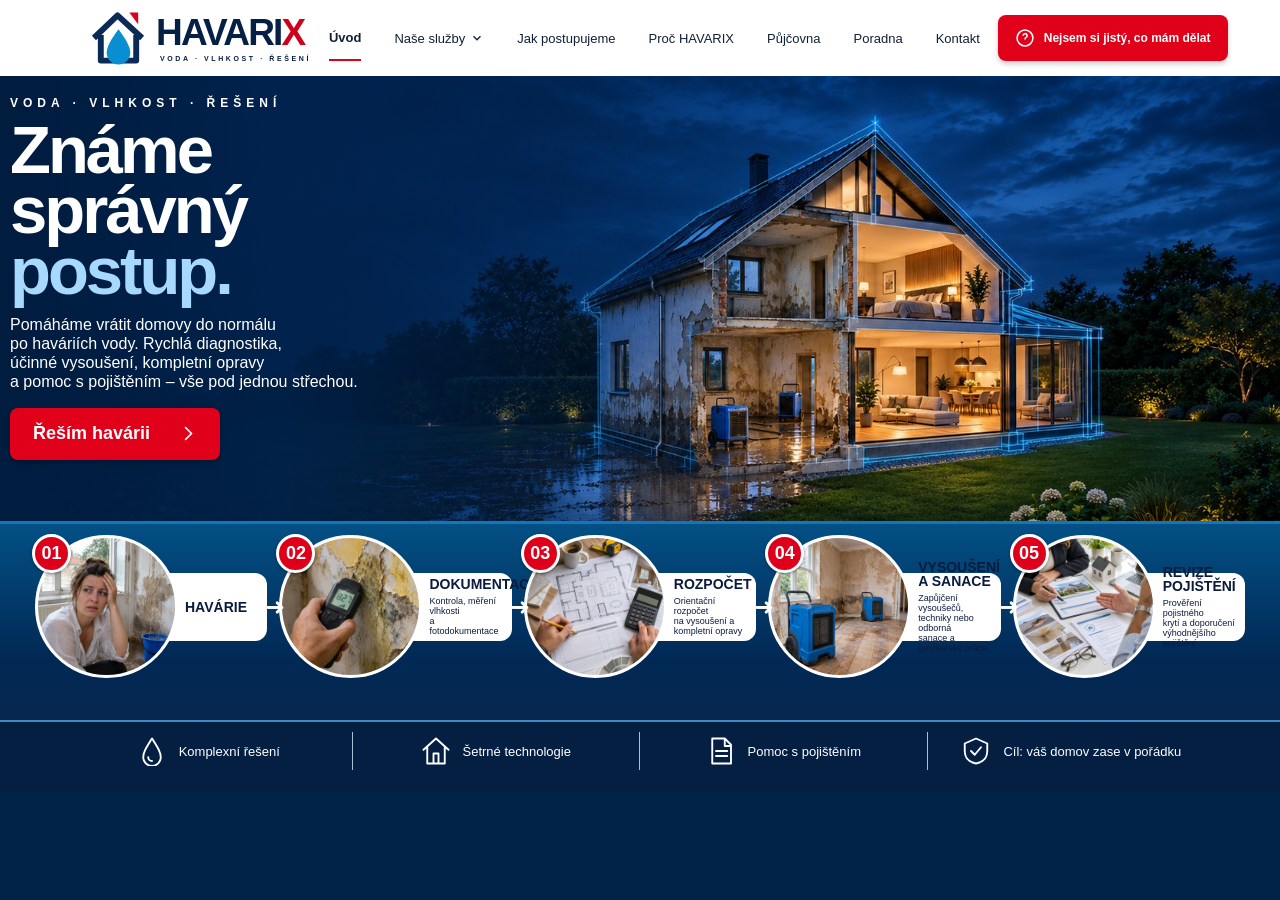
==== index.html @ b8d40839 "HAVARIX – web, půjčovna a administrace (testovací náhled) Co-Authored-By: Claude Opus 5.5 <noreply@a" ====
<!doctype html>
<html lang="cs">
<head>
 <meta charset="utf-8"><meta name="robots" content="noindex,nofollow"><meta name="viewport" content="width=device-width,initial-scale=1">
 <meta name="theme-color" content="#06264a">
 <title>HAVARIX — Voda · Vlhkost · Řešení</title>
 <meta name="description" content="Pomáháme vrátit domovy do normálu po haváriích vody. Diagnostika, vysoušení, opravy i pomoc s pojištěním.">
 <link rel="stylesheet" href="styles.css">
</head>
<body>
 <header class="site-header" id="uvod">
  <div class="header-inner">
   <a class="brand" href="#uvod" aria-label="HAVARIX — úvod"><span class="brand-mark"><svg viewBox="0 0 60 58" fill="none" aria-hidden="true"><path d="M5 29 29 6l25 23M12 26v26h36V26" stroke="#092b55" stroke-width="6" stroke-linejoin="round"/><path d="M30 20C21 32 18 39 18 44a12 12 0 0 0 24 0c0-5-3-12-12-24Z" fill="#098ed1"/><path d="M41 3h9v12" fill="#dc001b"/></svg></span><span class="brand-type"><span class="brand-name">HAVARI<span>X</span></span><span class="brand-subtitle">VODA · VLHKOST · ŘEŠENÍ</span></span></a>
   <nav class="desktop-nav" aria-label="Hlavní navigace"><a href="index.html" data-view="uvod" class="active">Úvod</a><div class="nav-drop"><a href="page.html?view=sluzby" data-view="sluzby" aria-haspopup="true">Naše služby <svg class="chev" viewBox="0 0 24 24" aria-hidden="true"><path d="m6 9 6 6 6-6"/></svg></a><div class="drop-menu"><a href="page.html?view=dokumentace">Diagnostika vlhkosti</a><a href="page.html?view=vysouseni">Profesionální vysoušení</a><a href="page.html?view=vysouseni">Sanace a opravy</a><a href="page.html?view=pojisteni">Pomoc s pojištěním</a><a href="page.html?view=pujcovna">Půjčovna techniky</a><a class="drop-all" href="page.html?view=sluzby">Všechny služby →</a></div></div><a href="page.html?view=postup" data-view="postup">Jak postupujeme</a><a href="page.html?view=proc" data-view="proc">Proč HAVARIX</a><a href="page.html?view=pujcovna" data-view="pujcovna">Půjčovna</a><a href="page.html?view=poradna" data-view="poradna">Poradna</a><a href="page.html?view=kontakt" data-view="kontakt">Kontakt</a></nav>
   <a class="top-cta" href="page.html?view=pruvodce"><svg class="cta-ic" viewBox="0 0 24 24" aria-hidden="true"><circle cx="12" cy="12" r="9.5"/><path d="M9.6 9.3a2.5 2.5 0 1 1 3.4 2.3c-.6.3-1 .8-1 1.5v.6M12 16.8h.01"/></svg>Nejsem si jistý, co mám dělat</a>
   <button class="menu-toggle" aria-expanded="false" aria-controls="mobile-nav" aria-label="Otevřít nabídku"><span></span><span></span><span></span></button>
  </div>
  <nav id="mobile-nav" class="mobile-nav" aria-label="Mobilní nabídka" hidden><a href="index.html">Úvod</a><a href="page.html?view=sluzby">Naše služby</a><a class="sub" href="page.html?view=dokumentace">Diagnostika vlhkosti</a><a class="sub" href="page.html?view=vysouseni">Profesionální vysoušení</a><a class="sub" href="page.html?view=vysouseni">Sanace a opravy</a><a class="sub" href="page.html?view=pojisteni">Pomoc s pojištěním</a><a href="page.html?view=postup">Jak postupujeme</a><a href="page.html?view=proc">Proč HAVARIX</a><a href="page.html?view=pujcovna">Půjčovna techniky</a><a href="page.html?view=poradna">Poradna</a><a href="page.html?view=kontakt">Kontakt</a><a class="mobile-cta" href="page.html?view=pruvodce">Nejsem si jistý, co mám dělat</a></nav>
 </header>
 <main>
  <section id="hero" aria-labelledby="hero-heading">
   <img class="hero-picture" src="assets/img/hero_house.jpg" width="1536" height="1024" alt="Řez rodinným domem: vlevo škody po vodě a vysoušení, vpravo obnovené obytné prostory">
   <div class="hero-shade"></div>
   <div class="hero-content"><p class="eyebrow">VODA · VLHKOST · ŘEŠENÍ</p><h1 id="hero-heading">Známe<br>správný<br><span>postup.</span></h1><p class="hero-description">Pomáháme vrátit domovy do normálu<br>po haváriích vody. Rychlá diagnostika,<br>účinné vysoušení, kompletní opravy<br>a pomoc s pojištěním – vše pod jednou střechou.</p><a class="hero-cta" href="page.html?view=pruvodce">Řeším havárii <svg viewBox="0 0 24 24" aria-hidden="true"><path d="m9 4 8 8-8 8"/></svg></a></div>
  </section>
  <section id="process" aria-label="Náš postup v pěti krocích"><div class="steps">
   <a class="step" href="page.html?view=havarie"><div class="step-photo-wrap"><img class="step-photo-1" src="assets/img/step_havarie.jpg" width="1024" height="1024" alt="Žena řeší havárii vody" loading="lazy"><span class="step-number">01</span></div><div class="step-copy"><h2>HAVÁRIE</h2></div></a>
   <a class="step" href="page.html?view=dokumentace"><div class="step-photo-wrap"><img class="step-photo-2" src="assets/img/step_dokumentace.jpg" width="1024" height="1024" alt="Měření vlhkosti přístrojem" loading="lazy"><span class="step-number">02</span></div><div class="step-copy"><h2>DOKUMENTACE</h2><p>Kontrola, měření vlhkosti<br>a fotodokumentace</p></div></a>
   <a class="step" href="page.html?view=rozpocet"><div class="step-photo-wrap"><img class="step-photo-3" src="assets/img/step_rozpocet.jpg" width="1024" height="1024" alt="Výpočet rozpočtu opravy" loading="lazy"><span class="step-number">03</span></div><div class="step-copy"><h2>ROZPOČET</h2><p>Orientační rozpočet<br>na vysoušení a<br>kompletní opravy</p></div></a>
   <a class="step" href="page.html?view=vysouseni"><div class="step-photo-wrap"><img class="step-photo-4" src="assets/img/step_vysouseni.jpg" width="1024" height="1024" alt="Profesionální vysoušecí stroje" loading="lazy"><span class="step-number">04</span></div><div class="step-copy"><h2>VYSOUŠENÍ<br>A SANACE</h2><p>Zapůjčení vysoušečů,<br>techniky nebo odborná<br>sanace a omítkářské práce</p></div></a>
   <a class="step" href="page.html?view=pojisteni"><div class="step-photo-wrap"><img class="step-photo-5" src="assets/img/step_pojisteni.jpg" width="1024" height="1024" alt="Kontrola dokumentů pro pojišťovnu" loading="lazy"><span class="step-number">05</span></div><div class="step-copy"><h2>REVIZE<br>POJIŠTĚNÍ</h2><p>Prověření pojistného<br>krytí a doporučení<br>výhodnějšího pojištění</p></div></a>
  </div></section>
 </main>
 <footer class="site-footer" id="vyhody"><div class="benefits">
  <div class="benefit"><svg viewBox="0 0 24 24" aria-hidden="true"><path d="M12 2C7 10 5 13 5 17a7 7 0 0 0 14 0c0-4-2-7-7-15Z"/><path d="M9 17a3 3 0 0 0 3 3"/></svg><span>Komplexní řešení</span></div>
  <div class="benefit"><svg viewBox="0 0 24 24" aria-hidden="true"><path d="m2 11 10-9 10 9M5 9v13h14V9M10 22v-8h4v8"/></svg><span>Šetrné technologie</span></div>
  <div class="benefit"><svg viewBox="0 0 24 24" aria-hidden="true"><path d="M5 2h10l5 5v15H5zM15 2v6h5M8 12h9M8 16h9"/></svg><span>Pomoc s pojištěním</span></div>
  <div class="benefit"><svg viewBox="0 0 24 24" aria-hidden="true"><path d="m12 2 9 4v6c0 6-4 9-9 10-5-1-9-4-9-10V6zM8 12l3 3 5-6"/></svg><span>Cíl: váš domov zase v pořádku</span></div>
 </div></footer>
 <dialog id="info-dialog"><form method="dialog"><button class="dialog-close" aria-label="Zavřít">×</button><h2 id="dialog-title">Kontakt</h2><p>Pomůžeme vám zorientovat se v dalším postupu po havárii vody.</p><p class="dialog-note">Kontaktní údaje nejsou na dodané předloze uvedeny. Pro ostrý web je potřeba je doplnit.</p><button class="dialog-done" value="cancel">Rozumím</button></form></dialog>
 <script src="script.js"></script>
</body></html>
---- styles.css ----
:root{--navy:#061f45;--deep:#002347;--white:#fff;--muted:#dce8f4;--border:#9cc4e5;--accent:#a7d9ff;--red:#e00019;--container:1260px;--gutter:90px;--header-height:76px;--hero-height:445px;--process-height:201px;--footer-height:88px;--radius:8px}
*{box-sizing:border-box}html{scroll-behavior:smooth}body{margin:0;font-family:Arial,Helvetica,sans-serif;color:var(--navy);background:var(--deep)}button,a{font:inherit}button{cursor:pointer}button:focus-visible,a:focus-visible{outline:3px solid #30aaff;outline-offset:3px}.site-header{height:76px;background:#fff;position:relative;z-index:20}.header-inner{height:100%;max-width:1440px;margin:auto;padding:0 89px;display:flex;align-items:center;justify-content:space-between;gap:18px}.brand{display:flex;align-items:center;gap:8px;text-decoration:none;color:var(--navy);flex:none}.brand-mark{width:59px;height:58px;display:block}.brand-mark svg{width:100%;height:100%}.brand-type{display:flex;flex-direction:column}.brand-name{font-size:37px;line-height:1;font-weight:900;letter-spacing:-1.8px}.brand-name span{color:#cf001b}.brand-subtitle{font-size:7px;font-weight:800;letter-spacing:2.6px;margin-left:4px;margin-top:4px}.desktop-nav{display:flex;align-items:center;gap:33px;margin-left:auto}.desktop-nav a,.nav-text{background:none;border:0;color:#111f37;text-decoration:none;white-space:nowrap;font-size:13px;padding:14px 0}.desktop-nav .active{font-weight:700;border-bottom:2px solid var(--red)}.desktop-nav a:hover,.nav-text:hover{color:var(--red)}.top-cta,.hero-cta{background:var(--red);border:0;color:#fff;font-weight:700;border-radius:8px;box-shadow:0 3px 5px #0003}.top-cta{height:46px;padding:0 17px;white-space:nowrap;font-size:12px}.top-cta span{padding-left:12px}.menu-toggle,.mobile-nav{display:none}section#hero{height:445px;position:relative;overflow:hidden;background:#00254a}.hero-picture{width:100%;height:100%;position:absolute;inset:0;object-fit:cover;object-position:55% 49%}.hero-shade{position:absolute;inset:0;background:linear-gradient(90deg,#001c3f 0%,#00234edb 22%,#00234d85 39%,transparent 63%)}.hero-content{position:relative;z-index:1;color:#fff;max-width:1260px;margin:auto;padding-top:20px}.eyebrow{font-size:12px;letter-spacing:5px;font-weight:700;margin:0 0 10px}.hero-content h1{font-size:78px;line-height:.84;letter-spacing:-3px;font-weight:900;margin:0 0 14px}.hero-content h1 span{color:#a7d9ff}.hero-description{font-size:16px;line-height:1.2;margin:0 0 16px;color:#fff}.hero-cta{height:52px;width:210px;font-size:18px;display:flex;align-items:center;justify-content:space-between;padding:0 23px}.hero-cta svg{width:19px;height:19px;fill:none;stroke:#fff;stroke-width:2}section#process{height:201px;background:linear-gradient(180deg,#035085 0%,#012854 70%,#05264e 100%);border-top:3px solid #0f78bc;border-bottom:2px solid #3e8ac2;display:flex;align-items:flex-start}.steps{max-width:1440px;margin:0 auto;width:100%;padding:12px 35px 0;display:flex;justify-content:space-between;gap:12px}.step{width:19.3%;position:relative;display:flex;align-items:center;min-width:0}.step:not(:last-child):after{content:'➜';position:absolute;right:-18px;top:58px;color:#fff;font-size:24px;z-index:3}.step-photo-wrap{width:143px;height:143px;border:3px solid #fff;border-radius:50%;flex:none;overflow:visible;position:relative;z-index:2;background:#fff}.step-photo-wrap img{width:100%;height:100%;border-radius:50%;object-fit:cover}.step-number{position:absolute;left:-6px;top:-4px;display:grid;place-items:center;background:#de001b;color:#fff;width:39px;height:39px;border:3px solid white;border-radius:50%;font-size:18px;font-weight:900;box-shadow:0 1px 3px #0006}.step-copy{background:#fff;color:#0a1c3e;height:80px;flex:1;min-width:0;margin-left:-12px;border-radius:0 12px 12px 0;padding:13px 7px 7px 19px;display:flex;flex-direction:column;justify-content:center}.step-copy h2{font-size:14px;line-height:1;font-weight:900;margin:0}.step-copy p{font-size:9px;line-height:1.13;margin:5px 0 0}.site-footer{height:88px;background:#051f43;color:#fff;display:flex;align-items:flex-start;justify-content:center}.benefits{max-width:1150px;width:100%;display:grid;grid-template-columns:repeat(4,1fr);align-items:center;padding-top:17px}.benefit{display:flex;align-items:center;justify-content:center;gap:16px;min-height:38px;font-size:15px}.benefit:not(:last-child){border-right:1px solid #a9bfd4}.benefit svg{width:36px;height:36px;fill:none;stroke:#fff;stroke-width:1.5;stroke-linecap:round;stroke-linejoin:round;flex:none}.top-cta:hover,.hero-cta:hover,.dialog-done:hover{background:#bb0015}dialog{border:0;border-radius:14px;box-shadow:0 14px 60px #0007;max-width:460px;width:calc(100% - 32px);padding:30px;color:var(--navy)}dialog::backdrop{background:#001a36b8}dialog h2{font-size:25px;margin:0 0 12px}.dialog-note{font-size:13px;color:#51657a}.dialog-close{position:absolute;right:16px;top:9px;font-size:32px;border:0;background:none}.dialog-done{background:var(--red);color:#fff;border:0;padding:12px 24px;border-radius:8px}
header.site-header{height:76px}
.site-header .top-cta{text-decoration:none;display:inline-flex;align-items:center}
.hero-cta{text-decoration:none}
.step{text-decoration:none;color:inherit}
.step:focus-visible .step-copy,.step:hover .step-copy{box-shadow:0 0 0 3px #68c6ff inset}
footer.site-footer{height:70px}
@media(min-width:1251px){.hero-picture{object-position:55% 60%}.hero-content h1{font-size:67px;line-height:.9}.step-copy{height:68px;padding-top:7px;padding-bottom:7px}.steps{padding-top:11px}.benefits{padding-top:10px}.benefit{gap:12px;font-size:13px}.benefit svg{width:30px;height:30px}}
/* On very wide monitors preserve the reference's 16:9 visual scale. */
@media(min-width:1600px){body{zoom:1.28}.hero-content{padding-left:35px}.hero-picture{width:82%;left:18%;object-position:55% 60%}.hero-shade{background:linear-gradient(90deg,#001c3f 0%,#00234de8 28%,#00234d7d 48%,transparent 70%)}.step-photo-wrap{width:112px;height:112px}.step-copy{height:70px;padding:7px 8px 7px 18px}.step-copy h2{font-size:12px;line-height:1.06}.step-copy p{font-size:9px;line-height:1.14}.steps{gap:8px}.step:not(:last-child):after{top:43px}}
@media(max-width:1250px){.header-inner{padding:0 35px}.desktop-nav{gap:17px}.brand-name{font-size:30px}.brand-mark{width:50px}.hero-content{padding-left:55px}.steps{padding:12px 20px 0;gap:5px}.step-photo-wrap{width:115px;height:115px}.step-copy{padding-left:14px}.step-copy h2{font-size:11px}.step-copy p{font-size:8px}.step:not(:last-child):after{top:44px;right:-11px}}
@media(max-width:900px){.site-header{height:70px}.header-inner{padding:0 20px}.desktop-nav,.top-cta{display:none}.menu-toggle{display:flex;flex-direction:column;gap:5px;border:0;background:none;padding:12px}.menu-toggle span{width:27px;height:3px;background:#06264a;border-radius:3px}.mobile-nav:not([hidden]){display:flex;position:absolute;top:70px;left:0;right:0;flex-direction:column;background:#fff;padding:15px 22px;box-shadow:0 9px 20px #0003}.mobile-nav a,.mobile-nav button{text-align:left;text-decoration:none;padding:13px 5px;border:0;background:none;color:var(--navy)}section#hero{height:540px}.hero-content{padding:48px 25px 0}.hero-content h1{font-size:clamp(55px,10vw,80px)}.hero-description{font-size:14px}.hero-shade{background:linear-gradient(90deg,#001c3f 0%,#00234de8 48%,#00234d44 100%)}section#process{height:auto;min-height:0}.steps{flex-wrap:wrap;justify-content:center;padding:24px 15px;gap:20px}.step{width:calc(50% - 15px);max-width:340px}.step:not(:last-child):after{display:none}.site-footer{height:auto}.benefits{grid-template-columns:1fr 1fr;padding:20px;gap:16px}.benefit{border:0!important;justify-content:flex-start}}
@media(max-width:520px){.brand-name{font-size:26px}.brand-subtitle{font-size:6px}.brand-mark{width:45px;height:48px}section#hero{height:560px}.hero-picture{object-position:65% 50%}.hero-content{padding:40px 18px 0}.hero-content h1{font-size:65px}.eyebrow{font-size:10px;letter-spacing:3px}.hero-description{font-size:13px}.steps{display:flex;flex-direction:column;align-items:center}.step{width:100%;max-width:340px}.step-photo-wrap{width:125px;height:125px}.step-copy{height:85px}.step-copy h2{font-size:14px}.step-copy p{font-size:10px}.benefits{grid-template-columns:1fr}.benefit{justify-content:flex-start;font-size:14px}.benefit svg{width:30px;height:30px}}
@media(prefers-reduced-motion:reduce){html{scroll-behavior:auto}*,*:before,*:after{transition:none!important;animation:none!important}}

/* --- Hlavička: rozbalovací „Naše služby“, ikona u tlačítka, mobilní podmenu --- */
.nav-drop{position:relative;display:flex;align-items:center}
.nav-drop>a{display:inline-flex;align-items:center;gap:5px}
.desktop-nav .chev{width:14px;height:14px;fill:none;stroke:currentColor;stroke-width:2.2;transition:transform .2s}
.nav-drop:hover .chev,.nav-drop:focus-within .chev{transform:rotate(180deg)}
.drop-menu{position:absolute;top:100%;left:-18px;min-width:240px;background:#fff;border-radius:8px;box-shadow:0 14px 34px #00153340;padding:8px;display:flex;flex-direction:column;opacity:0;visibility:hidden;transform:translateY(6px);transition:opacity .18s,transform .18s,visibility .18s;z-index:50}
.nav-drop:hover .drop-menu,.nav-drop:focus-within .drop-menu{opacity:1;visibility:visible;transform:none}
.desktop-nav .drop-menu a{padding:11px 12px;border-radius:6px;font-size:13px;border:0;font-weight:400}
.desktop-nav .drop-menu a:hover{background:#eef5fb;color:var(--red)}
.desktop-nav .drop-menu .drop-all{font-weight:700;color:#0a2c55;border-top:1px solid #e3ebf2;border-radius:0 0 6px 6px;margin-top:4px}
.top-cta{display:inline-flex;align-items:center;gap:9px;text-decoration:none}
.top-cta .cta-ic{width:20px;height:20px;fill:none;stroke:#fff;stroke-width:1.8;flex:none}
.mobile-nav .sub{padding-left:22px!important;font-size:14px;color:#3d5876!important}
.mobile-nav .mobile-cta{margin-top:8px;background:var(--red);color:#fff!important;border-radius:8px;text-align:center!important;font-weight:700}
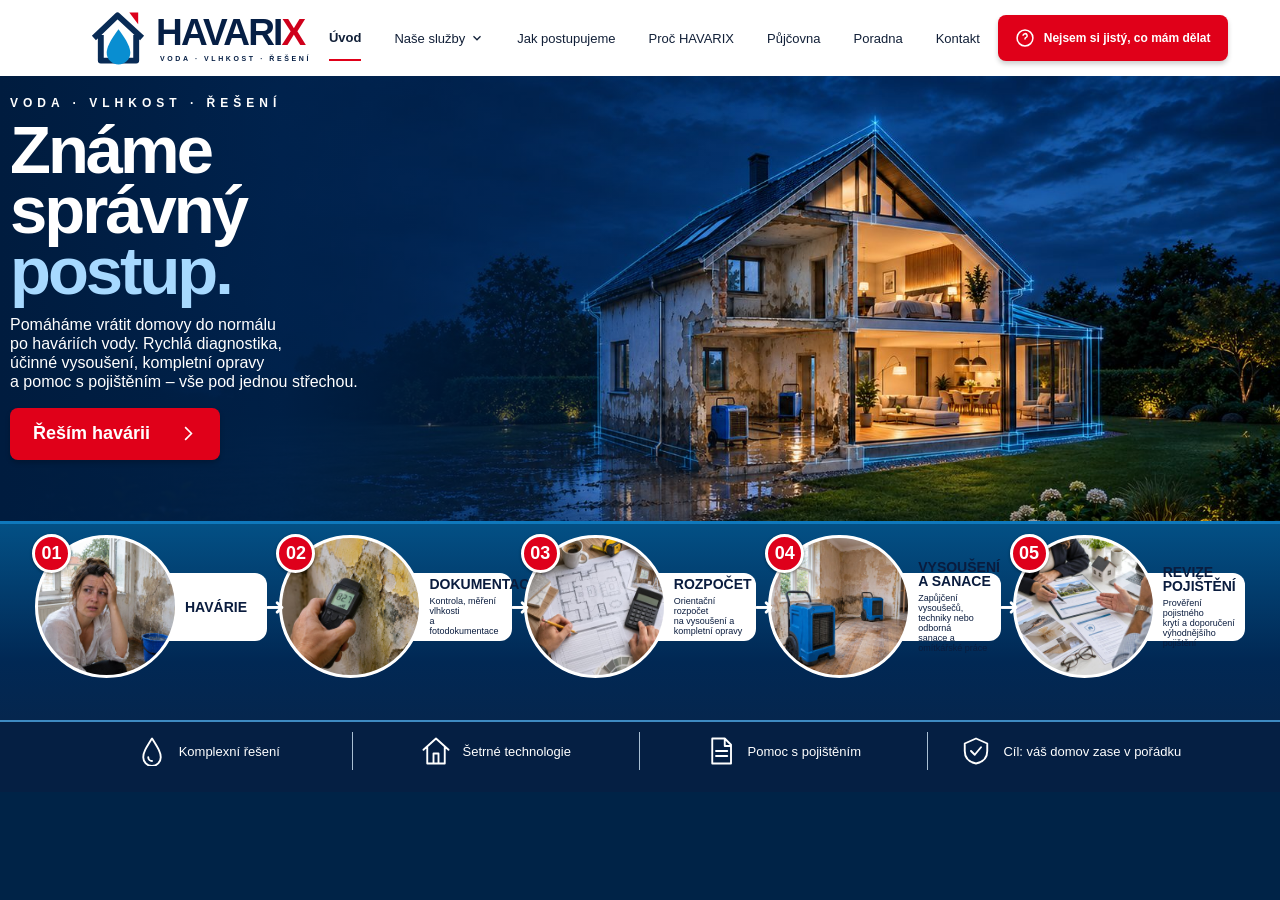
==== commit 7410ab7e: "Fotky strojů celé bez ořezu, verze souborů proti mezipaměti Co-Authored-By: Claude Opus 5.5 <noreply" ====
--- a/index.html
+++ b/index.html
@@ -5,7 +5,7 @@
  <meta name="theme-color" content="#06264a">
  <title>HAVARIX — Voda · Vlhkost · Řešení</title>
  <meta name="description" content="Pomáháme vrátit domovy do normálu po haváriích vody. Diagnostika, vysoušení, opravy i pomoc s pojištěním.">
- <link rel="stylesheet" href="styles.css">
+ <link rel="stylesheet" href="styles.css?v=202611071522">
 </head>
 <body>
  <header class="site-header" id="uvod">
@@ -38,5 +38,5 @@
   <div class="benefit"><svg viewBox="0 0 24 24" aria-hidden="true"><path d="m12 2 9 4v6c0 6-4 9-9 10-5-1-9-4-9-10V6zM8 12l3 3 5-6"/></svg><span>Cíl: váš domov zase v pořádku</span></div>
  </div></footer>
  <dialog id="info-dialog"><form method="dialog"><button class="dialog-close" aria-label="Zavřít">×</button><h2 id="dialog-title">Kontakt</h2><p>Pomůžeme vám zorientovat se v dalším postupu po havárii vody.</p><p class="dialog-note">Kontaktní údaje nejsou na dodané předloze uvedeny. Pro ostrý web je potřeba je doplnit.</p><button class="dialog-done" value="cancel">Rozumím</button></form></dialog>
- <script src="script.js"></script>
+ <script src="script.js?v=202611071522"></script>
 </body></html>
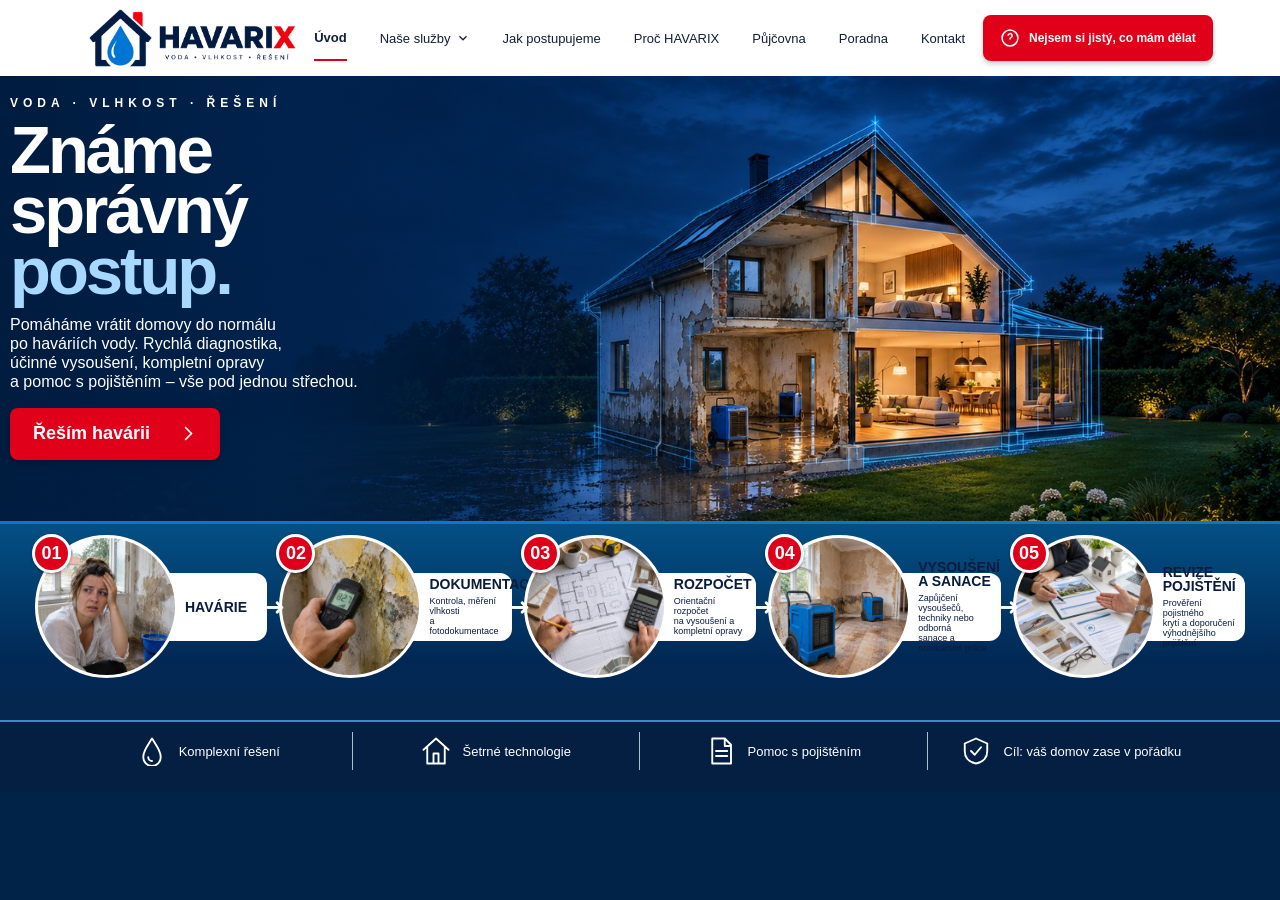
==== commit cbfb68da: "Logo HAVARIX v hlavičce, ikona webu Co-Authored-By: Claude Opus 5.5 <noreply@anthropic.com>" ====
--- a/index.html
+++ b/index.html
@@ -2,15 +2,15 @@
 <html lang="cs">
 <head>
  <meta charset="utf-8"><meta name="robots" content="noindex,nofollow"><meta name="viewport" content="width=device-width,initial-scale=1">
- <meta name="theme-color" content="#06264a">
+ <link rel="icon" type="image/png" sizes="48x48" href="assets/favicon-48.png"><link rel="icon" type="image/png" sizes="512x512" href="assets/favicon-512.png"><link rel="apple-touch-icon" href="assets/apple-touch-icon.png"><meta name="theme-color" content="#06264a">
  <title>HAVARIX — Voda · Vlhkost · Řešení</title>
  <meta name="description" content="Pomáháme vrátit domovy do normálu po haváriích vody. Diagnostika, vysoušení, opravy i pomoc s pojištěním.">
- <link rel="stylesheet" href="styles.css?v=202611071522">
+ <link rel="stylesheet" href="styles.css?v=202611071535">
 </head>
 <body>
  <header class="site-header" id="uvod">
   <div class="header-inner">
-   <a class="brand" href="#uvod" aria-label="HAVARIX — úvod"><span class="brand-mark"><svg viewBox="0 0 60 58" fill="none" aria-hidden="true"><path d="M5 29 29 6l25 23M12 26v26h36V26" stroke="#092b55" stroke-width="6" stroke-linejoin="round"/><path d="M30 20C21 32 18 39 18 44a12 12 0 0 0 24 0c0-5-3-12-12-24Z" fill="#098ed1"/><path d="M41 3h9v12" fill="#dc001b"/></svg></span><span class="brand-type"><span class="brand-name">HAVARI<span>X</span></span><span class="brand-subtitle">VODA · VLHKOST · ŘEŠENÍ</span></span></a>
+   <a class="brand" href="#uvod" aria-label="HAVARIX — úvod"><img class="brand-logo" src="assets/logo-havarix.png" width="643" height="180" alt="HAVARIX – Voda · Vlhkost · Řešení"></a>
    <nav class="desktop-nav" aria-label="Hlavní navigace"><a href="index.html" data-view="uvod" class="active">Úvod</a><div class="nav-drop"><a href="page.html?view=sluzby" data-view="sluzby" aria-haspopup="true">Naše služby <svg class="chev" viewBox="0 0 24 24" aria-hidden="true"><path d="m6 9 6 6 6-6"/></svg></a><div class="drop-menu"><a href="page.html?view=dokumentace">Diagnostika vlhkosti</a><a href="page.html?view=vysouseni">Profesionální vysoušení</a><a href="page.html?view=vysouseni">Sanace a opravy</a><a href="page.html?view=pojisteni">Pomoc s pojištěním</a><a href="page.html?view=pujcovna">Půjčovna techniky</a><a class="drop-all" href="page.html?view=sluzby">Všechny služby →</a></div></div><a href="page.html?view=postup" data-view="postup">Jak postupujeme</a><a href="page.html?view=proc" data-view="proc">Proč HAVARIX</a><a href="page.html?view=pujcovna" data-view="pujcovna">Půjčovna</a><a href="page.html?view=poradna" data-view="poradna">Poradna</a><a href="page.html?view=kontakt" data-view="kontakt">Kontakt</a></nav>
    <a class="top-cta" href="page.html?view=pruvodce"><svg class="cta-ic" viewBox="0 0 24 24" aria-hidden="true"><circle cx="12" cy="12" r="9.5"/><path d="M9.6 9.3a2.5 2.5 0 1 1 3.4 2.3c-.6.3-1 .8-1 1.5v.6M12 16.8h.01"/></svg>Nejsem si jistý, co mám dělat</a>
    <button class="menu-toggle" aria-expanded="false" aria-controls="mobile-nav" aria-label="Otevřít nabídku"><span></span><span></span><span></span></button>
@@ -38,5 +38,5 @@
   <div class="benefit"><svg viewBox="0 0 24 24" aria-hidden="true"><path d="m12 2 9 4v6c0 6-4 9-9 10-5-1-9-4-9-10V6zM8 12l3 3 5-6"/></svg><span>Cíl: váš domov zase v pořádku</span></div>
  </div></footer>
  <dialog id="info-dialog"><form method="dialog"><button class="dialog-close" aria-label="Zavřít">×</button><h2 id="dialog-title">Kontakt</h2><p>Pomůžeme vám zorientovat se v dalším postupu po havárii vody.</p><p class="dialog-note">Kontaktní údaje nejsou na dodané předloze uvedeny. Pro ostrý web je potřeba je doplnit.</p><button class="dialog-done" value="cancel">Rozumím</button></form></dialog>
- <script src="script.js?v=202611071522"></script>
+ <script src="script.js?v=202611071535"></script>
 </body></html>
--- a/styles.css
+++ b/styles.css
@@ -28,3 +28,8 @@
 .top-cta .cta-ic{width:20px;height:20px;fill:none;stroke:#fff;stroke-width:1.8;flex:none}
 .mobile-nav .sub{padding-left:22px!important;font-size:14px;color:#3d5876!important}
 .mobile-nav .mobile-cta{margin-top:8px;background:var(--red);color:#fff!important;border-radius:8px;text-align:center!important;font-weight:700}
+/* logo HAVARIX (obrázek) */
+.brand-logo{display:block;height:58px;width:auto}
+@media(max-width:1250px){.brand-logo{height:50px}}
+@media(max-width:900px){.brand-logo{height:46px}}
+@media(max-width:520px){.brand-logo{height:40px}}
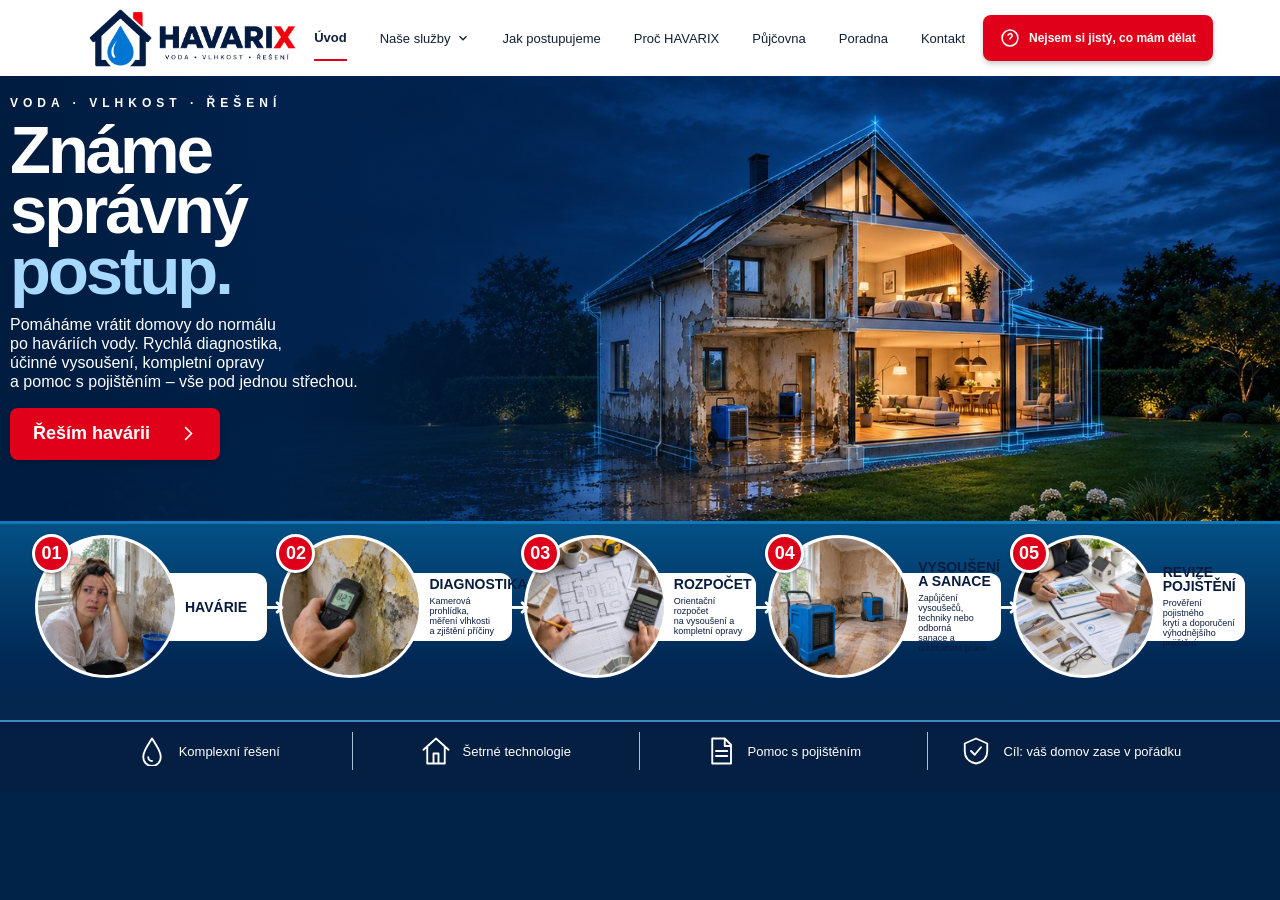
==== commit 02aaf5ee: "Krok 2 Diagnostika, zvýrazněná kamerová prohlídka, postup s asistencí pojišťovny Co-Authored-By: Cla" ====
--- a/index.html
+++ b/index.html
@@ -5,17 +5,17 @@
  <link rel="icon" type="image/png" sizes="48x48" href="assets/favicon-48.png"><link rel="icon" type="image/png" sizes="512x512" href="assets/favicon-512.png"><link rel="apple-touch-icon" href="assets/apple-touch-icon.png"><meta name="theme-color" content="#06264a">
  <title>HAVARIX — Voda · Vlhkost · Řešení</title>
  <meta name="description" content="Pomáháme vrátit domovy do normálu po haváriích vody. Diagnostika, vysoušení, opravy i pomoc s pojištěním.">
- <link rel="stylesheet" href="styles.css?v=202611071535">
+ <link rel="stylesheet" href="styles.css?v=202611130931">
 </head>
 <body>
  <header class="site-header" id="uvod">
   <div class="header-inner">
    <a class="brand" href="#uvod" aria-label="HAVARIX — úvod"><img class="brand-logo" src="assets/logo-havarix.png" width="643" height="180" alt="HAVARIX – Voda · Vlhkost · Řešení"></a>
-   <nav class="desktop-nav" aria-label="Hlavní navigace"><a href="index.html" data-view="uvod" class="active">Úvod</a><div class="nav-drop"><a href="page.html?view=sluzby" data-view="sluzby" aria-haspopup="true">Naše služby <svg class="chev" viewBox="0 0 24 24" aria-hidden="true"><path d="m6 9 6 6 6-6"/></svg></a><div class="drop-menu"><a href="page.html?view=dokumentace">Diagnostika vlhkosti</a><a href="page.html?view=vysouseni">Profesionální vysoušení</a><a href="page.html?view=vysouseni">Sanace a opravy</a><a href="page.html?view=pojisteni">Pomoc s pojištěním</a><a href="page.html?view=pujcovna">Půjčovna techniky</a><a class="drop-all" href="page.html?view=sluzby">Všechny služby →</a></div></div><a href="page.html?view=postup" data-view="postup">Jak postupujeme</a><a href="page.html?view=proc" data-view="proc">Proč HAVARIX</a><a href="page.html?view=pujcovna" data-view="pujcovna">Půjčovna</a><a href="page.html?view=poradna" data-view="poradna">Poradna</a><a href="page.html?view=kontakt" data-view="kontakt">Kontakt</a></nav>
+   <nav class="desktop-nav" aria-label="Hlavní navigace"><a href="index.html" data-view="uvod" class="active">Úvod</a><div class="nav-drop"><a href="page.html?view=sluzby" data-view="sluzby" aria-haspopup="true">Naše služby <svg class="chev" viewBox="0 0 24 24" aria-hidden="true"><path d="m6 9 6 6 6-6"/></svg></a><div class="drop-menu"><a href="page.html?view=diagnostika">Diagnostika a kamerová prohlídka</a><a href="page.html?view=vysouseni">Profesionální vysoušení</a><a href="page.html?view=vysouseni">Sanace a opravy</a><a href="page.html?view=pojisteni">Pomoc s pojištěním</a><a href="page.html?view=pujcovna">Půjčovna techniky</a><a class="drop-all" href="page.html?view=sluzby">Všechny služby →</a></div></div><a href="page.html?view=postup" data-view="postup">Jak postupujeme</a><a href="page.html?view=proc" data-view="proc">Proč HAVARIX</a><a href="page.html?view=pujcovna" data-view="pujcovna">Půjčovna</a><a href="page.html?view=poradna" data-view="poradna">Poradna</a><a href="page.html?view=kontakt" data-view="kontakt">Kontakt</a></nav>
    <a class="top-cta" href="page.html?view=pruvodce"><svg class="cta-ic" viewBox="0 0 24 24" aria-hidden="true"><circle cx="12" cy="12" r="9.5"/><path d="M9.6 9.3a2.5 2.5 0 1 1 3.4 2.3c-.6.3-1 .8-1 1.5v.6M12 16.8h.01"/></svg>Nejsem si jistý, co mám dělat</a>
    <button class="menu-toggle" aria-expanded="false" aria-controls="mobile-nav" aria-label="Otevřít nabídku"><span></span><span></span><span></span></button>
   </div>
-  <nav id="mobile-nav" class="mobile-nav" aria-label="Mobilní nabídka" hidden><a href="index.html">Úvod</a><a href="page.html?view=sluzby">Naše služby</a><a class="sub" href="page.html?view=dokumentace">Diagnostika vlhkosti</a><a class="sub" href="page.html?view=vysouseni">Profesionální vysoušení</a><a class="sub" href="page.html?view=vysouseni">Sanace a opravy</a><a class="sub" href="page.html?view=pojisteni">Pomoc s pojištěním</a><a href="page.html?view=postup">Jak postupujeme</a><a href="page.html?view=proc">Proč HAVARIX</a><a href="page.html?view=pujcovna">Půjčovna techniky</a><a href="page.html?view=poradna">Poradna</a><a href="page.html?view=kontakt">Kontakt</a><a class="mobile-cta" href="page.html?view=pruvodce">Nejsem si jistý, co mám dělat</a></nav>
+  <nav id="mobile-nav" class="mobile-nav" aria-label="Mobilní nabídka" hidden><a href="index.html">Úvod</a><a href="page.html?view=sluzby">Naše služby</a><a class="sub" href="page.html?view=diagnostika">Diagnostika a kamerová prohlídka</a><a class="sub" href="page.html?view=vysouseni">Profesionální vysoušení</a><a class="sub" href="page.html?view=vysouseni">Sanace a opravy</a><a class="sub" href="page.html?view=pojisteni">Pomoc s pojištěním</a><a href="page.html?view=postup">Jak postupujeme</a><a href="page.html?view=proc">Proč HAVARIX</a><a href="page.html?view=pujcovna">Půjčovna techniky</a><a href="page.html?view=poradna">Poradna</a><a href="page.html?view=kontakt">Kontakt</a><a class="mobile-cta" href="page.html?view=pruvodce">Nejsem si jistý, co mám dělat</a></nav>
  </header>
  <main>
   <section id="hero" aria-labelledby="hero-heading">
@@ -25,7 +25,7 @@
   </section>
   <section id="process" aria-label="Náš postup v pěti krocích"><div class="steps">
    <a class="step" href="page.html?view=havarie"><div class="step-photo-wrap"><img class="step-photo-1" src="assets/img/step_havarie.jpg" width="1024" height="1024" alt="Žena řeší havárii vody" loading="lazy"><span class="step-number">01</span></div><div class="step-copy"><h2>HAVÁRIE</h2></div></a>
-   <a class="step" href="page.html?view=dokumentace"><div class="step-photo-wrap"><img class="step-photo-2" src="assets/img/step_dokumentace.jpg" width="1024" height="1024" alt="Měření vlhkosti přístrojem" loading="lazy"><span class="step-number">02</span></div><div class="step-copy"><h2>DOKUMENTACE</h2><p>Kontrola, měření vlhkosti<br>a fotodokumentace</p></div></a>
+   <a class="step" href="page.html?view=diagnostika"><div class="step-photo-wrap"><img class="step-photo-2" src="assets/img/step_dokumentace.jpg" width="1024" height="1024" alt="Měření vlhkosti přístrojem" loading="lazy"><span class="step-number">02</span></div><div class="step-copy"><h2>DIAGNOSTIKA</h2><p>Kamerová prohlídka,<br>měření vlhkosti<br>a zjištění příčiny</p></div></a>
    <a class="step" href="page.html?view=rozpocet"><div class="step-photo-wrap"><img class="step-photo-3" src="assets/img/step_rozpocet.jpg" width="1024" height="1024" alt="Výpočet rozpočtu opravy" loading="lazy"><span class="step-number">03</span></div><div class="step-copy"><h2>ROZPOČET</h2><p>Orientační rozpočet<br>na vysoušení a<br>kompletní opravy</p></div></a>
    <a class="step" href="page.html?view=vysouseni"><div class="step-photo-wrap"><img class="step-photo-4" src="assets/img/step_vysouseni.jpg" width="1024" height="1024" alt="Profesionální vysoušecí stroje" loading="lazy"><span class="step-number">04</span></div><div class="step-copy"><h2>VYSOUŠENÍ<br>A SANACE</h2><p>Zapůjčení vysoušečů,<br>techniky nebo odborná<br>sanace a omítkářské práce</p></div></a>
    <a class="step" href="page.html?view=pojisteni"><div class="step-photo-wrap"><img class="step-photo-5" src="assets/img/step_pojisteni.jpg" width="1024" height="1024" alt="Kontrola dokumentů pro pojišťovnu" loading="lazy"><span class="step-number">05</span></div><div class="step-copy"><h2>REVIZE<br>POJIŠTĚNÍ</h2><p>Prověření pojistného<br>krytí a doporučení<br>výhodnějšího pojištění</p></div></a>
@@ -38,5 +38,5 @@
   <div class="benefit"><svg viewBox="0 0 24 24" aria-hidden="true"><path d="m12 2 9 4v6c0 6-4 9-9 10-5-1-9-4-9-10V6zM8 12l3 3 5-6"/></svg><span>Cíl: váš domov zase v pořádku</span></div>
  </div></footer>
  <dialog id="info-dialog"><form method="dialog"><button class="dialog-close" aria-label="Zavřít">×</button><h2 id="dialog-title">Kontakt</h2><p>Pomůžeme vám zorientovat se v dalším postupu po havárii vody.</p><p class="dialog-note">Kontaktní údaje nejsou na dodané předloze uvedeny. Pro ostrý web je potřeba je doplnit.</p><button class="dialog-done" value="cancel">Rozumím</button></form></dialog>
- <script src="script.js?v=202611071535"></script>
+ <script src="script.js?v=202611130931"></script>
 </body></html>
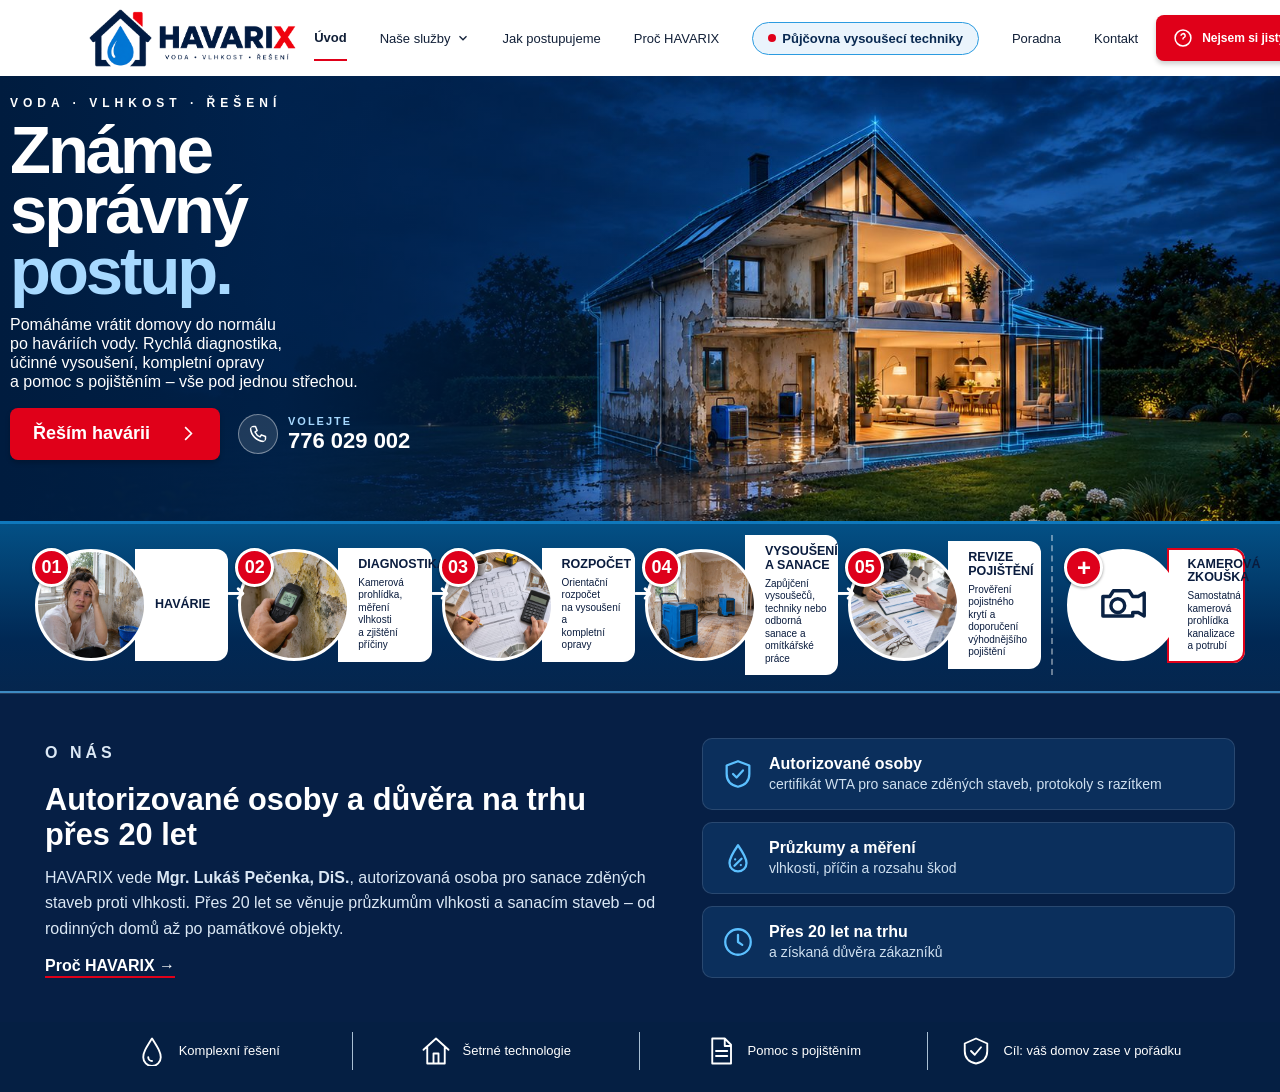
==== commit 3a519a04: "Kamerová zkouška, Půjčovna vysoušecí techniky, O nás, certifikát a razítko, Poradna s administrací č" ====
--- a/index.html
+++ b/index.html
@@ -5,23 +5,23 @@
  <link rel="icon" type="image/png" sizes="48x48" href="assets/favicon-48.png"><link rel="icon" type="image/png" sizes="512x512" href="assets/favicon-512.png"><link rel="apple-touch-icon" href="assets/apple-touch-icon.png"><meta name="theme-color" content="#06264a">
  <title>HAVARIX — Voda · Vlhkost · Řešení</title>
  <meta name="description" content="Pomáháme vrátit domovy do normálu po haváriích vody. Diagnostika, vysoušení, opravy i pomoc s pojištěním.">
- <link rel="stylesheet" href="styles.css?v=202611130931">
+ <link rel="stylesheet" href="styles.css?v=202611241704">
 </head>
 <body>
  <header class="site-header" id="uvod">
   <div class="header-inner">
    <a class="brand" href="#uvod" aria-label="HAVARIX — úvod"><img class="brand-logo" src="assets/logo-havarix.png" width="643" height="180" alt="HAVARIX – Voda · Vlhkost · Řešení"></a>
-   <nav class="desktop-nav" aria-label="Hlavní navigace"><a href="index.html" data-view="uvod" class="active">Úvod</a><div class="nav-drop"><a href="page.html?view=sluzby" data-view="sluzby" aria-haspopup="true">Naše služby <svg class="chev" viewBox="0 0 24 24" aria-hidden="true"><path d="m6 9 6 6 6-6"/></svg></a><div class="drop-menu"><a href="page.html?view=diagnostika">Diagnostika a kamerová prohlídka</a><a href="page.html?view=vysouseni">Profesionální vysoušení</a><a href="page.html?view=vysouseni">Sanace a opravy</a><a href="page.html?view=pojisteni">Pomoc s pojištěním</a><a href="page.html?view=pujcovna">Půjčovna techniky</a><a class="drop-all" href="page.html?view=sluzby">Všechny služby →</a></div></div><a href="page.html?view=postup" data-view="postup">Jak postupujeme</a><a href="page.html?view=proc" data-view="proc">Proč HAVARIX</a><a href="page.html?view=pujcovna" data-view="pujcovna">Půjčovna</a><a href="page.html?view=poradna" data-view="poradna">Poradna</a><a href="page.html?view=kontakt" data-view="kontakt">Kontakt</a></nav>
+   <nav class="desktop-nav" aria-label="Hlavní navigace"><a href="index.html" data-view="uvod" class="active">Úvod</a><div class="nav-drop"><a href="page.html?view=sluzby" data-view="sluzby" aria-haspopup="true">Naše služby <svg class="chev" viewBox="0 0 24 24" aria-hidden="true"><path d="m6 9 6 6 6-6"/></svg></a><div class="drop-menu"><a href="page.html?view=diagnostika">Diagnostika a kamerová prohlídka</a><a href="page.html?view=vysouseni">Profesionální vysoušení</a><a href="page.html?view=vysouseni">Sanace a opravy</a><a href="page.html?view=pojisteni">Pomoc s pojištěním</a><a href="page.html?view=pujcovna">Půjčovna vysoušecí techniky</a><a class="drop-all" href="page.html?view=sluzby">Všechny služby →</a></div></div><a href="page.html?view=postup" data-view="postup">Jak postupujeme</a><a href="page.html?view=proc" data-view="proc">Proč HAVARIX</a><a href="page.html?view=pujcovna" data-view="pujcovna">Půjčovna vysoušecí techniky</a><a href="page.html?view=poradna" data-view="poradna">Poradna</a><a href="page.html?view=kontakt" data-view="kontakt">Kontakt</a></nav>
    <a class="top-cta" href="page.html?view=pruvodce"><svg class="cta-ic" viewBox="0 0 24 24" aria-hidden="true"><circle cx="12" cy="12" r="9.5"/><path d="M9.6 9.3a2.5 2.5 0 1 1 3.4 2.3c-.6.3-1 .8-1 1.5v.6M12 16.8h.01"/></svg>Nejsem si jistý, co mám dělat</a>
    <button class="menu-toggle" aria-expanded="false" aria-controls="mobile-nav" aria-label="Otevřít nabídku"><span></span><span></span><span></span></button>
   </div>
-  <nav id="mobile-nav" class="mobile-nav" aria-label="Mobilní nabídka" hidden><a href="index.html">Úvod</a><a href="page.html?view=sluzby">Naše služby</a><a class="sub" href="page.html?view=diagnostika">Diagnostika a kamerová prohlídka</a><a class="sub" href="page.html?view=vysouseni">Profesionální vysoušení</a><a class="sub" href="page.html?view=vysouseni">Sanace a opravy</a><a class="sub" href="page.html?view=pojisteni">Pomoc s pojištěním</a><a href="page.html?view=postup">Jak postupujeme</a><a href="page.html?view=proc">Proč HAVARIX</a><a href="page.html?view=pujcovna">Půjčovna techniky</a><a href="page.html?view=poradna">Poradna</a><a href="page.html?view=kontakt">Kontakt</a><a class="mobile-cta" href="page.html?view=pruvodce">Nejsem si jistý, co mám dělat</a></nav>
+  <nav id="mobile-nav" class="mobile-nav" aria-label="Mobilní nabídka" hidden><a href="index.html">Úvod</a><a href="page.html?view=sluzby">Naše služby</a><a class="sub" href="page.html?view=diagnostika">Diagnostika a kamerová prohlídka</a><a class="sub" href="page.html?view=vysouseni">Profesionální vysoušení</a><a class="sub" href="page.html?view=vysouseni">Sanace a opravy</a><a class="sub" href="page.html?view=pojisteni">Pomoc s pojištěním</a><a href="page.html?view=postup">Jak postupujeme</a><a href="page.html?view=proc">Proč HAVARIX</a><a href="page.html?view=pujcovna">Půjčovna vysoušecí techniky</a><a href="page.html?view=poradna">Poradna</a><a href="page.html?view=kontakt">Kontakt</a><a class="mobile-tel" href="tel:+420776029002">Zavolat 776 029 002</a><a class="mobile-cta" href="page.html?view=pruvodce">Nejsem si jistý, co mám dělat</a></nav>
  </header>
  <main>
   <section id="hero" aria-labelledby="hero-heading">
    <img class="hero-picture" src="assets/img/hero_house.jpg" width="1536" height="1024" alt="Řez rodinným domem: vlevo škody po vodě a vysoušení, vpravo obnovené obytné prostory">
    <div class="hero-shade"></div>
-   <div class="hero-content"><p class="eyebrow">VODA · VLHKOST · ŘEŠENÍ</p><h1 id="hero-heading">Známe<br>správný<br><span>postup.</span></h1><p class="hero-description">Pomáháme vrátit domovy do normálu<br>po haváriích vody. Rychlá diagnostika,<br>účinné vysoušení, kompletní opravy<br>a pomoc s pojištěním – vše pod jednou střechou.</p><a class="hero-cta" href="page.html?view=pruvodce">Řeším havárii <svg viewBox="0 0 24 24" aria-hidden="true"><path d="m9 4 8 8-8 8"/></svg></a></div>
+   <div class="hero-content"><p class="eyebrow">VODA · VLHKOST · ŘEŠENÍ</p><h1 id="hero-heading">Známe<br>správný<br><span>postup.</span></h1><p class="hero-description">Pomáháme vrátit domovy do normálu<br>po haváriích vody. Rychlá diagnostika,<br>účinné vysoušení, kompletní opravy<br>a pomoc s pojištěním – vše pod jednou střechou.</p><div class="hero-actions"><a class="hero-cta" href="page.html?view=resim">Řeším havárii <svg viewBox="0 0 24 24" aria-hidden="true"><path d="m9 4 8 8-8 8"/></svg></a><a class="hero-phone" href="tel:+420776029002"><svg viewBox="0 0 24 24" aria-hidden="true"><path d="M5 3h4l2 5-2.5 1.5a11 11 0 0 0 6 6L16 13l5 2v4a2 2 0 0 1-2 2A17 17 0 0 1 3 5a2 2 0 0 1 2-2Z"/></svg><span><small>Volejte</small>776 029 002</span></a></div></div>
   </section>
   <section id="process" aria-label="Náš postup v pěti krocích"><div class="steps">
    <a class="step" href="page.html?view=havarie"><div class="step-photo-wrap"><img class="step-photo-1" src="assets/img/step_havarie.jpg" width="1024" height="1024" alt="Žena řeší havárii vody" loading="lazy"><span class="step-number">01</span></div><div class="step-copy"><h2>HAVÁRIE</h2></div></a>
@@ -29,7 +29,18 @@
    <a class="step" href="page.html?view=rozpocet"><div class="step-photo-wrap"><img class="step-photo-3" src="assets/img/step_rozpocet.jpg" width="1024" height="1024" alt="Výpočet rozpočtu opravy" loading="lazy"><span class="step-number">03</span></div><div class="step-copy"><h2>ROZPOČET</h2><p>Orientační rozpočet<br>na vysoušení a<br>kompletní opravy</p></div></a>
    <a class="step" href="page.html?view=vysouseni"><div class="step-photo-wrap"><img class="step-photo-4" src="assets/img/step_vysouseni.jpg" width="1024" height="1024" alt="Profesionální vysoušecí stroje" loading="lazy"><span class="step-number">04</span></div><div class="step-copy"><h2>VYSOUŠENÍ<br>A SANACE</h2><p>Zapůjčení vysoušečů,<br>techniky nebo odborná<br>sanace a omítkářské práce</p></div></a>
    <a class="step" href="page.html?view=pojisteni"><div class="step-photo-wrap"><img class="step-photo-5" src="assets/img/step_pojisteni.jpg" width="1024" height="1024" alt="Kontrola dokumentů pro pojišťovnu" loading="lazy"><span class="step-number">05</span></div><div class="step-copy"><h2>REVIZE<br>POJIŠTĚNÍ</h2><p>Prověření pojistného<br>krytí a doporučení<br>výhodnějšího pojištění</p></div></a>
+   <a class="step step-extra" href="page.html?view=diagnostika#kamera"><div class="step-photo-wrap cam-wrap"><svg viewBox="0 0 24 24" aria-hidden="true"><path d="M3 8.5h3l1.6-2.5h6.8L16 8.5h2.4L21 7v10l-2.6-1.5H16V17H3z"/><circle cx="9.5" cy="12.5" r="3"/></svg><span class="step-number step-cam">+</span></div><div class="step-copy"><h2>KAMEROVÁ<br>ZKOUŠKA</h2><p>Samostatná kamerová<br>prohlídka kanalizace<br>a potrubí</p></div></a>
   </div></section>
+  <section id="o-nas" class="about" aria-labelledby="about-heading">
+   <div class="about-inner">
+    <div class="about-text"><p class="about-kicker">O NÁS</p><h2 id="about-heading">Autorizované osoby a důvěra na trhu přes 20 let</h2><p>HAVARIX vede <b>Mgr. Lukáš Pečenka, DiS.</b>, autorizovaná osoba pro sanace zděných staveb proti vlhkosti. Přes 20 let se věnuje průzkumům vlhkosti a sanacím staveb – od rodinných domů až po památkové objekty.</p><a class="about-link" href="page.html?view=proc">Proč HAVARIX →</a></div>
+    <ul class="about-facts">
+     <li><svg viewBox="0 0 24 24" aria-hidden="true"><path d="M12 3 4 6v6c0 5 3.5 8 8 9 4.5-1 8-4 8-9V6z"/><path d="m8.5 12 2.5 2.5 4.5-5"/></svg><span><b>Autorizované osoby</b>certifikát WTA pro sanace zděných staveb, protokoly s razítkem</span></li>
+     <li><svg viewBox="0 0 24 24" aria-hidden="true"><path d="M12 3C7.5 9.5 6 12.6 6 15.5a6 6 0 0 0 12 0C18 12.6 16.5 9.5 12 3Z"/><path d="m9.5 17.5 5-5M10 13h.01M14 17h.01"/></svg><span><b>Průzkumy a měření</b>vlhkosti, příčin a rozsahu škod</span></li>
+     <li><svg viewBox="0 0 24 24" aria-hidden="true"><circle cx="12" cy="12" r="9"/><path d="M12 7v5l3 2"/></svg><span><b>Přes 20 let na trhu</b>a získaná důvěra zákazníků</span></li>
+    </ul>
+   </div>
+  </section>
  </main>
  <footer class="site-footer" id="vyhody"><div class="benefits">
   <div class="benefit"><svg viewBox="0 0 24 24" aria-hidden="true"><path d="M12 2C7 10 5 13 5 17a7 7 0 0 0 14 0c0-4-2-7-7-15Z"/><path d="M9 17a3 3 0 0 0 3 3"/></svg><span>Komplexní řešení</span></div>
@@ -38,5 +49,5 @@
   <div class="benefit"><svg viewBox="0 0 24 24" aria-hidden="true"><path d="m12 2 9 4v6c0 6-4 9-9 10-5-1-9-4-9-10V6zM8 12l3 3 5-6"/></svg><span>Cíl: váš domov zase v pořádku</span></div>
  </div></footer>
  <dialog id="info-dialog"><form method="dialog"><button class="dialog-close" aria-label="Zavřít">×</button><h2 id="dialog-title">Kontakt</h2><p>Pomůžeme vám zorientovat se v dalším postupu po havárii vody.</p><p class="dialog-note">Kontaktní údaje nejsou na dodané předloze uvedeny. Pro ostrý web je potřeba je doplnit.</p><button class="dialog-done" value="cancel">Rozumím</button></form></dialog>
- <script src="script.js?v=202611130931"></script>
+ <script src="script.js?v=202611241704"></script>
 </body></html>
--- a/styles.css
+++ b/styles.css
@@ -33,3 +33,70 @@
 @media(max-width:1250px){.brand-logo{height:50px}}
 @media(max-width:900px){.brand-logo{height:46px}}
 @media(max-width:520px){.brand-logo{height:40px}}
+/* 6. bod: samostatná kamerová zkouška (oddělená od pěti kroků) */
+.steps{gap:10px}
+.step{width:16.2%}
+.step:nth-last-child(2):after{content:none}
+.step-extra{padding-left:14px;border-left:2px dashed #ffffff66}
+.cam-wrap{display:grid;place-items:center;background:#fff}
+.cam-wrap svg{width:52%;height:52%;fill:none;stroke:#0a2244;stroke-width:1.5;stroke-linejoin:round}
+.step-cam{font-size:24px!important}
+.step-extra .step-copy{box-shadow:0 0 0 2px #e00019 inset}
+@media(min-width:1251px){.step-photo-wrap{width:124px;height:124px}.step-copy h2{font-size:13px}.step-copy p{font-size:9px}.step:not(:last-child):after{top:50px}}
+@media(max-width:900px){.step{width:calc(50% - 15px)}.step-extra{border-left:0;padding-left:0}}
+@media(max-width:520px){.step{width:100%}}
+/* šest bodů: víc místa pro text */
+section#process{height:auto;padding-bottom:16px}
+.step-copy{height:auto!important;min-height:92px;padding:10px 8px 10px 20px!important}
+@media(min-width:1251px){.step-photo-wrap{width:112px;height:112px}.step-copy h2{font-size:12.5px;line-height:1.1}.step-copy p{font-size:10px;line-height:1.25}.step:not(:last-child):after{top:44px}}
+@media(min-width:1251px){.step-copy{min-height:112px}}
+/* oprava: červené tlačítko v hlavičce na mobilu skrýt (je v mobilním menu) */
+@media(max-width:900px){.site-header .top-cta{display:none!important}}
+/* zvýrazněná Půjčovna v menu */
+.desktop-nav a[data-view="pujcovna"]{display:inline-flex;align-items:center;gap:6px;padding:9px 15px;border:1.5px solid #2b9be0;border-radius:999px;background:#eaf4fc;color:#0a2a52;font-weight:700;line-height:1}
+.desktop-nav a[data-view="pujcovna"]::before{content:"";width:8px;height:8px;border-radius:50%;background:#e00019}
+.desktop-nav a[data-view="pujcovna"]:hover{background:#0a2a52;border-color:#0a2a52;color:#fff}
+.desktop-nav a[data-view="pujcovna"].active{background:#0a2a52;border-color:#0a2a52;color:#fff;border-bottom-width:1.5px}
+.mobile-nav a[href="page.html?view=pujcovna"]{font-weight:700;color:#0a2a52;background:#eaf4fc;border-left:4px solid #2b9be0;border-radius:4px}
+.inner-page .desktop-nav a[data-view="pujcovna"].active{border-bottom:1.5px solid #0a2a52}
+.desktop-nav a[data-view="pujcovna"]{white-space:nowrap}
+/* užší obrazovky: menu pod tlačítko (dlouhá položka Půjčovna se jinak nevejde) */
+@media(max-width:1180px){
+ .desktop-nav,.site-header .top-cta{display:none!important}
+ .menu-toggle{display:flex!important;flex-direction:column;gap:5px;border:0;background:none;padding:12px;margin-left:auto}
+ .menu-toggle span{width:27px;height:3px;background:#06264a;border-radius:3px}
+ .mobile-nav:not([hidden]){display:flex!important;position:absolute;top:100%;left:0;right:0;flex-direction:column;background:#fff;padding:15px 22px;box-shadow:0 9px 20px #0003;z-index:30}
+ .mobile-nav a{text-align:left;text-decoration:none;padding:13px 5px;color:var(--navy)}
+}
+/* šest bodů na středních obrazovkách: 2 řádky po 3 */
+@media(max-width:1250px) and (min-width:901px){
+ .steps{flex-wrap:wrap;justify-content:center;gap:18px 14px;padding:16px 20px}
+ .step{width:31%}
+ .step:after{display:none!important}
+ .step-extra{border-left:0;padding-left:0}
+ .step-photo-wrap{width:110px!important;height:110px!important}
+ .step-copy{min-height:96px}
+ .step-copy h2{font-size:13px!important}
+ .step-copy p{font-size:10.5px!important;line-height:1.25}
+}
+/* O nás na úvodní stránce (pod pěti kroky, nezakrývá fotku) */
+.about{background:#061f45;color:#fff;border-top:1px solid #ffffff1f}
+.about-inner{max-width:1260px;margin:0 auto;padding:44px 35px;display:grid;grid-template-columns:1.15fr 1fr;gap:44px;align-items:center}
+.about-kicker{margin:0 0 8px;font-size:12px;font-weight:800;letter-spacing:4px;color:#5cc0ff}
+.about-text h2{margin:0 0 12px;font-size:clamp(24px,2.4vw,32px);line-height:1.15}
+.about-text p{margin:0 0 16px;font-size:16px;line-height:1.6;color:#dbe8f5;max-width:620px}
+.about-link{color:#fff;font-weight:700;text-decoration:none;border-bottom:2px solid #e00019;padding-bottom:2px}
+.about-link:hover{color:#5cc0ff}
+.about-facts{list-style:none;margin:0;padding:0;display:grid;gap:12px}
+.about-facts li{display:flex;gap:14px;align-items:center;background:#0b2f5c;border:1px solid #ffffff1f;border-radius:10px;padding:14px 18px}
+.about-facts svg{width:34px;height:34px;flex:none;fill:none;stroke:#5cc0ff;stroke-width:1.6;stroke-linecap:round;stroke-linejoin:round}
+.about-facts span{font-size:14px;line-height:1.4;color:#cfe0f0}
+.about-facts b{display:block;color:#fff;font-size:16px}
+@media(max-width:900px){.about-inner{grid-template-columns:1fr;gap:24px;padding:34px 20px}}
+/* telefon na úvodní stránce a v mobilním menu */
+.hero-actions{display:flex;align-items:center;gap:18px;flex-wrap:wrap}
+.hero-phone{display:inline-flex;align-items:center;gap:10px;color:#fff;text-decoration:none;font-weight:800;font-size:22px;line-height:1}
+.hero-phone svg{width:40px;height:40px;padding:9px;border-radius:50%;background:#ffffff1f;border:1.5px solid #ffffff66;fill:none;stroke:#fff;stroke-width:1.8;stroke-linejoin:round}
+.hero-phone small{display:block;font-size:11px;font-weight:700;letter-spacing:2px;text-transform:uppercase;color:#a7d9ff;margin-bottom:3px}
+.hero-phone:hover svg{background:#e00019;border-color:#e00019}
+.mobile-nav .mobile-tel{margin-top:8px;border:2px solid #0a2a52;color:#0a2a52!important;border-radius:8px;text-align:center!important;font-weight:800}
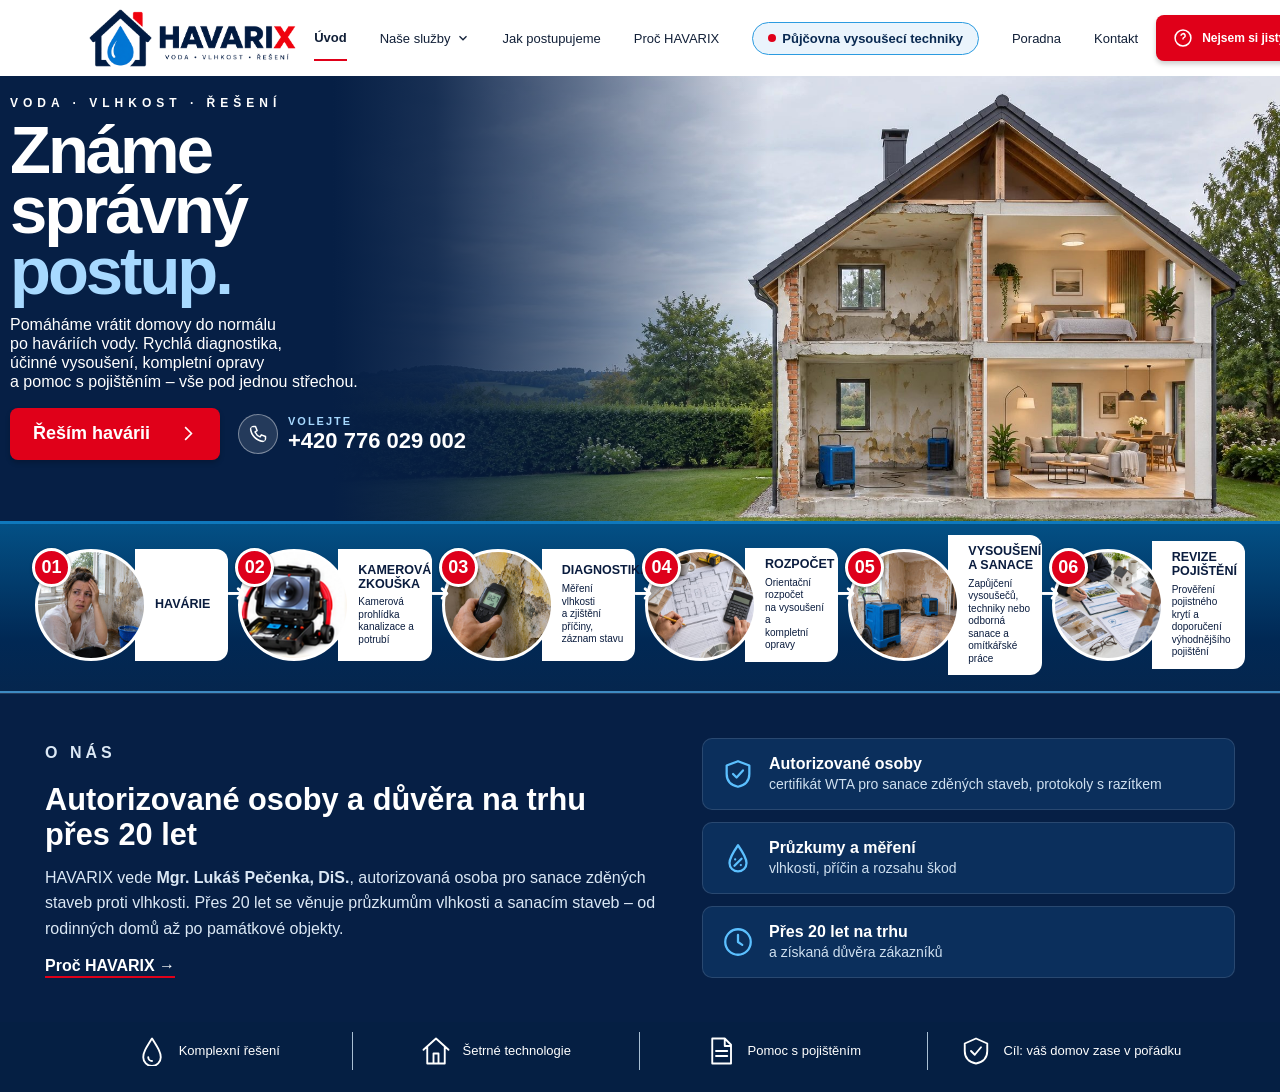
==== commit 791158ee: "Kamerová zkouška jako krok 02, nová úvodní fotka, telefon +420 Co-Authored-By: Claude Opus 5.5 <nore" ====
--- a/index.html
+++ b/index.html
@@ -5,31 +5,31 @@
  <link rel="icon" type="image/png" sizes="48x48" href="assets/favicon-48.png"><link rel="icon" type="image/png" sizes="512x512" href="assets/favicon-512.png"><link rel="apple-touch-icon" href="assets/apple-touch-icon.png"><meta name="theme-color" content="#06264a">
  <title>HAVARIX — Voda · Vlhkost · Řešení</title>
  <meta name="description" content="Pomáháme vrátit domovy do normálu po haváriích vody. Diagnostika, vysoušení, opravy i pomoc s pojištěním.">
- <link rel="stylesheet" href="styles.css?v=202611241704">
+ <link rel="stylesheet" href="styles.css?v=202611251229">
 </head>
 <body>
  <header class="site-header" id="uvod">
   <div class="header-inner">
    <a class="brand" href="#uvod" aria-label="HAVARIX — úvod"><img class="brand-logo" src="assets/logo-havarix.png" width="643" height="180" alt="HAVARIX – Voda · Vlhkost · Řešení"></a>
-   <nav class="desktop-nav" aria-label="Hlavní navigace"><a href="index.html" data-view="uvod" class="active">Úvod</a><div class="nav-drop"><a href="page.html?view=sluzby" data-view="sluzby" aria-haspopup="true">Naše služby <svg class="chev" viewBox="0 0 24 24" aria-hidden="true"><path d="m6 9 6 6 6-6"/></svg></a><div class="drop-menu"><a href="page.html?view=diagnostika">Diagnostika a kamerová prohlídka</a><a href="page.html?view=vysouseni">Profesionální vysoušení</a><a href="page.html?view=vysouseni">Sanace a opravy</a><a href="page.html?view=pojisteni">Pomoc s pojištěním</a><a href="page.html?view=pujcovna">Půjčovna vysoušecí techniky</a><a class="drop-all" href="page.html?view=sluzby">Všechny služby →</a></div></div><a href="page.html?view=postup" data-view="postup">Jak postupujeme</a><a href="page.html?view=proc" data-view="proc">Proč HAVARIX</a><a href="page.html?view=pujcovna" data-view="pujcovna">Půjčovna vysoušecí techniky</a><a href="page.html?view=poradna" data-view="poradna">Poradna</a><a href="page.html?view=kontakt" data-view="kontakt">Kontakt</a></nav>
+   <nav class="desktop-nav" aria-label="Hlavní navigace"><a href="index.html" data-view="uvod" class="active">Úvod</a><div class="nav-drop"><a href="page.html?view=sluzby" data-view="sluzby" aria-haspopup="true">Naše služby <svg class="chev" viewBox="0 0 24 24" aria-hidden="true"><path d="m6 9 6 6 6-6"/></svg></a><div class="drop-menu"><a href="page.html?view=kamera">Kamerová zkouška</a><a href="page.html?view=diagnostika">Diagnostika vlhkosti</a><a href="page.html?view=vysouseni">Profesionální vysoušení</a><a href="page.html?view=vysouseni">Sanace a opravy</a><a href="page.html?view=pojisteni">Pomoc s pojištěním</a><a href="page.html?view=pujcovna">Půjčovna vysoušecí techniky</a><a class="drop-all" href="page.html?view=sluzby">Všechny služby →</a></div></div><a href="page.html?view=postup" data-view="postup">Jak postupujeme</a><a href="page.html?view=proc" data-view="proc">Proč HAVARIX</a><a href="page.html?view=pujcovna" data-view="pujcovna">Půjčovna vysoušecí techniky</a><a href="page.html?view=poradna" data-view="poradna">Poradna</a><a href="page.html?view=kontakt" data-view="kontakt">Kontakt</a></nav>
    <a class="top-cta" href="page.html?view=pruvodce"><svg class="cta-ic" viewBox="0 0 24 24" aria-hidden="true"><circle cx="12" cy="12" r="9.5"/><path d="M9.6 9.3a2.5 2.5 0 1 1 3.4 2.3c-.6.3-1 .8-1 1.5v.6M12 16.8h.01"/></svg>Nejsem si jistý, co mám dělat</a>
    <button class="menu-toggle" aria-expanded="false" aria-controls="mobile-nav" aria-label="Otevřít nabídku"><span></span><span></span><span></span></button>
   </div>
-  <nav id="mobile-nav" class="mobile-nav" aria-label="Mobilní nabídka" hidden><a href="index.html">Úvod</a><a href="page.html?view=sluzby">Naše služby</a><a class="sub" href="page.html?view=diagnostika">Diagnostika a kamerová prohlídka</a><a class="sub" href="page.html?view=vysouseni">Profesionální vysoušení</a><a class="sub" href="page.html?view=vysouseni">Sanace a opravy</a><a class="sub" href="page.html?view=pojisteni">Pomoc s pojištěním</a><a href="page.html?view=postup">Jak postupujeme</a><a href="page.html?view=proc">Proč HAVARIX</a><a href="page.html?view=pujcovna">Půjčovna vysoušecí techniky</a><a href="page.html?view=poradna">Poradna</a><a href="page.html?view=kontakt">Kontakt</a><a class="mobile-tel" href="tel:+420776029002">Zavolat 776 029 002</a><a class="mobile-cta" href="page.html?view=pruvodce">Nejsem si jistý, co mám dělat</a></nav>
+  <nav id="mobile-nav" class="mobile-nav" aria-label="Mobilní nabídka" hidden><a href="index.html">Úvod</a><a href="page.html?view=sluzby">Naše služby</a><a class="sub" href="page.html?view=kamera">Kamerová zkouška</a><a class="sub" href="page.html?view=diagnostika">Diagnostika vlhkosti</a><a class="sub" href="page.html?view=vysouseni">Profesionální vysoušení</a><a class="sub" href="page.html?view=vysouseni">Sanace a opravy</a><a class="sub" href="page.html?view=pojisteni">Pomoc s pojištěním</a><a href="page.html?view=postup">Jak postupujeme</a><a href="page.html?view=proc">Proč HAVARIX</a><a href="page.html?view=pujcovna">Půjčovna vysoušecí techniky</a><a href="page.html?view=poradna">Poradna</a><a href="page.html?view=kontakt">Kontakt</a><a class="mobile-tel" href="tel:+420776029002">Zavolat +420 776 029 002</a><a class="mobile-cta" href="page.html?view=pruvodce">Nejsem si jistý, co mám dělat</a></nav>
  </header>
  <main>
   <section id="hero" aria-labelledby="hero-heading">
-   <img class="hero-picture" src="assets/img/hero_house.jpg" width="1536" height="1024" alt="Řez rodinným domem: vlevo škody po vodě a vysoušení, vpravo obnovené obytné prostory">
+   <img class="hero-picture hero-day" src="assets/img/hero_house_den.jpg" width="1752" height="897" alt="Řez rodinným domem: vlevo škody po vodě a vysoušení, vpravo obnovené obytné prostory">
    <div class="hero-shade"></div>
-   <div class="hero-content"><p class="eyebrow">VODA · VLHKOST · ŘEŠENÍ</p><h1 id="hero-heading">Známe<br>správný<br><span>postup.</span></h1><p class="hero-description">Pomáháme vrátit domovy do normálu<br>po haváriích vody. Rychlá diagnostika,<br>účinné vysoušení, kompletní opravy<br>a pomoc s pojištěním – vše pod jednou střechou.</p><div class="hero-actions"><a class="hero-cta" href="page.html?view=resim">Řeším havárii <svg viewBox="0 0 24 24" aria-hidden="true"><path d="m9 4 8 8-8 8"/></svg></a><a class="hero-phone" href="tel:+420776029002"><svg viewBox="0 0 24 24" aria-hidden="true"><path d="M5 3h4l2 5-2.5 1.5a11 11 0 0 0 6 6L16 13l5 2v4a2 2 0 0 1-2 2A17 17 0 0 1 3 5a2 2 0 0 1 2-2Z"/></svg><span><small>Volejte</small>776 029 002</span></a></div></div>
+   <div class="hero-content"><p class="eyebrow">VODA · VLHKOST · ŘEŠENÍ</p><h1 id="hero-heading">Známe<br>správný<br><span>postup.</span></h1><p class="hero-description">Pomáháme vrátit domovy do normálu<br>po haváriích vody. Rychlá diagnostika,<br>účinné vysoušení, kompletní opravy<br>a pomoc s pojištěním – vše pod jednou střechou.</p><div class="hero-actions"><a class="hero-cta" href="page.html?view=resim">Řeším havárii <svg viewBox="0 0 24 24" aria-hidden="true"><path d="m9 4 8 8-8 8"/></svg></a><a class="hero-phone" href="tel:+420776029002"><svg viewBox="0 0 24 24" aria-hidden="true"><path d="M5 3h4l2 5-2.5 1.5a11 11 0 0 0 6 6L16 13l5 2v4a2 2 0 0 1-2 2A17 17 0 0 1 3 5a2 2 0 0 1 2-2Z"/></svg><span><small>Volejte</small>+420 776 029 002</span></a></div></div>
   </section>
   <section id="process" aria-label="Náš postup v pěti krocích"><div class="steps">
    <a class="step" href="page.html?view=havarie"><div class="step-photo-wrap"><img class="step-photo-1" src="assets/img/step_havarie.jpg" width="1024" height="1024" alt="Žena řeší havárii vody" loading="lazy"><span class="step-number">01</span></div><div class="step-copy"><h2>HAVÁRIE</h2></div></a>
-   <a class="step" href="page.html?view=diagnostika"><div class="step-photo-wrap"><img class="step-photo-2" src="assets/img/step_dokumentace.jpg" width="1024" height="1024" alt="Měření vlhkosti přístrojem" loading="lazy"><span class="step-number">02</span></div><div class="step-copy"><h2>DIAGNOSTIKA</h2><p>Kamerová prohlídka,<br>měření vlhkosti<br>a zjištění příčiny</p></div></a>
-   <a class="step" href="page.html?view=rozpocet"><div class="step-photo-wrap"><img class="step-photo-3" src="assets/img/step_rozpocet.jpg" width="1024" height="1024" alt="Výpočet rozpočtu opravy" loading="lazy"><span class="step-number">03</span></div><div class="step-copy"><h2>ROZPOČET</h2><p>Orientační rozpočet<br>na vysoušení a<br>kompletní opravy</p></div></a>
-   <a class="step" href="page.html?view=vysouseni"><div class="step-photo-wrap"><img class="step-photo-4" src="assets/img/step_vysouseni.jpg" width="1024" height="1024" alt="Profesionální vysoušecí stroje" loading="lazy"><span class="step-number">04</span></div><div class="step-copy"><h2>VYSOUŠENÍ<br>A SANACE</h2><p>Zapůjčení vysoušečů,<br>techniky nebo odborná<br>sanace a omítkářské práce</p></div></a>
-   <a class="step" href="page.html?view=pojisteni"><div class="step-photo-wrap"><img class="step-photo-5" src="assets/img/step_pojisteni.jpg" width="1024" height="1024" alt="Kontrola dokumentů pro pojišťovnu" loading="lazy"><span class="step-number">05</span></div><div class="step-copy"><h2>REVIZE<br>POJIŠTĚNÍ</h2><p>Prověření pojistného<br>krytí a doporučení<br>výhodnějšího pojištění</p></div></a>
-   <a class="step step-extra" href="page.html?view=diagnostika#kamera"><div class="step-photo-wrap cam-wrap"><svg viewBox="0 0 24 24" aria-hidden="true"><path d="M3 8.5h3l1.6-2.5h6.8L16 8.5h2.4L21 7v10l-2.6-1.5H16V17H3z"/><circle cx="9.5" cy="12.5" r="3"/></svg><span class="step-number step-cam">+</span></div><div class="step-copy"><h2>KAMEROVÁ<br>ZKOUŠKA</h2><p>Samostatná kamerová<br>prohlídka kanalizace<br>a potrubí</p></div></a>
+   <a class="step" href="page.html?view=kamera"><div class="step-photo-wrap"><img class="step-photo-kamera" src="assets/img/step_kamera.jpg" width="480" height="480" alt="Inspekční kamera do kanalizace" loading="lazy"><span class="step-number">02</span></div><div class="step-copy"><h2>KAMEROVÁ<br>ZKOUŠKA</h2><p>Kamerová prohlídka<br>kanalizace a potrubí</p></div></a>
+   <a class="step" href="page.html?view=diagnostika"><div class="step-photo-wrap"><img class="step-photo-2" src="assets/img/step_dokumentace.jpg" width="1024" height="1024" alt="Měření vlhkosti přístrojem" loading="lazy"><span class="step-number">03</span></div><div class="step-copy"><h2>DIAGNOSTIKA</h2><p>Měření vlhkosti<br>a zjištění příčiny,<br>záznam stavu</p></div></a>
+   <a class="step" href="page.html?view=rozpocet"><div class="step-photo-wrap"><img class="step-photo-3" src="assets/img/step_rozpocet.jpg" width="1024" height="1024" alt="Výpočet rozpočtu opravy" loading="lazy"><span class="step-number">04</span></div><div class="step-copy"><h2>ROZPOČET</h2><p>Orientační rozpočet<br>na vysoušení a<br>kompletní opravy</p></div></a>
+   <a class="step" href="page.html?view=vysouseni"><div class="step-photo-wrap"><img class="step-photo-4" src="assets/img/step_vysouseni.jpg" width="1024" height="1024" alt="Profesionální vysoušecí stroje" loading="lazy"><span class="step-number">05</span></div><div class="step-copy"><h2>VYSOUŠENÍ<br>A SANACE</h2><p>Zapůjčení vysoušečů,<br>techniky nebo odborná<br>sanace a omítkářské práce</p></div></a>
+   <a class="step" href="page.html?view=pojisteni"><div class="step-photo-wrap"><img class="step-photo-5" src="assets/img/step_pojisteni.jpg" width="1024" height="1024" alt="Kontrola dokumentů pro pojišťovnu" loading="lazy"><span class="step-number">06</span></div><div class="step-copy"><h2>REVIZE<br>POJIŠTĚNÍ</h2><p>Prověření pojistného<br>krytí a doporučení<br>výhodnějšího pojištění</p></div></a>
   </div></section>
   <section id="o-nas" class="about" aria-labelledby="about-heading">
    <div class="about-inner">
@@ -49,5 +49,5 @@
   <div class="benefit"><svg viewBox="0 0 24 24" aria-hidden="true"><path d="m12 2 9 4v6c0 6-4 9-9 10-5-1-9-4-9-10V6zM8 12l3 3 5-6"/></svg><span>Cíl: váš domov zase v pořádku</span></div>
  </div></footer>
  <dialog id="info-dialog"><form method="dialog"><button class="dialog-close" aria-label="Zavřít">×</button><h2 id="dialog-title">Kontakt</h2><p>Pomůžeme vám zorientovat se v dalším postupu po havárii vody.</p><p class="dialog-note">Kontaktní údaje nejsou na dodané předloze uvedeny. Pro ostrý web je potřeba je doplnit.</p><button class="dialog-done" value="cancel">Rozumím</button></form></dialog>
- <script src="script.js?v=202611241704"></script>
+ <script src="script.js?v=202611251229"></script>
 </body></html>
--- a/styles.css
+++ b/styles.css
@@ -100,3 +100,12 @@
 .hero-phone small{display:block;font-size:11px;font-weight:700;letter-spacing:2px;text-transform:uppercase;color:#a7d9ff;margin-bottom:3px}
 .hero-phone:hover svg{background:#e00019;border-color:#e00019}
 .mobile-nav .mobile-tel{margin-top:8px;border:2px solid #0a2a52;color:#0a2a52!important;border-radius:8px;text-align:center!important;font-weight:800}
+/* denní úvodní fotka: dům v řezu vpravo, text vlevo na tmavém přechodu */
+.hero-picture.hero-day{left:auto!important;right:0;width:74%!important;object-position:62% 45%!important}
+section#hero:has(.hero-day) .hero-shade{background:linear-gradient(90deg,#061f45 0%,#061f45 26%,#061f45e6 34%,#061f4599 44%,#061f4500 60%)!important}
+@media(max-width:900px){.hero-picture.hero-day{width:100%!important;object-position:78% 50%!important}section#hero:has(.hero-day) .hero-shade{background:linear-gradient(90deg,#061f45f2 0%,#061f45d9 45%,#061f4566 100%)!important}}
+.hero-picture.hero-day{object-position:62% 18%!important}@media(max-width:900px){.hero-picture.hero-day{object-position:78% 40%!important}}
+@media(max-width:900px){.hero-picture.hero-day{object-position:67% 40%!important}}
+/* šest kroků v řadě – šipky mezi všemi, bez oddělené položky */
+.step:nth-last-child(2):after{content:'➜'}
+.step-photo-kamera{object-fit:cover;background:#fff}
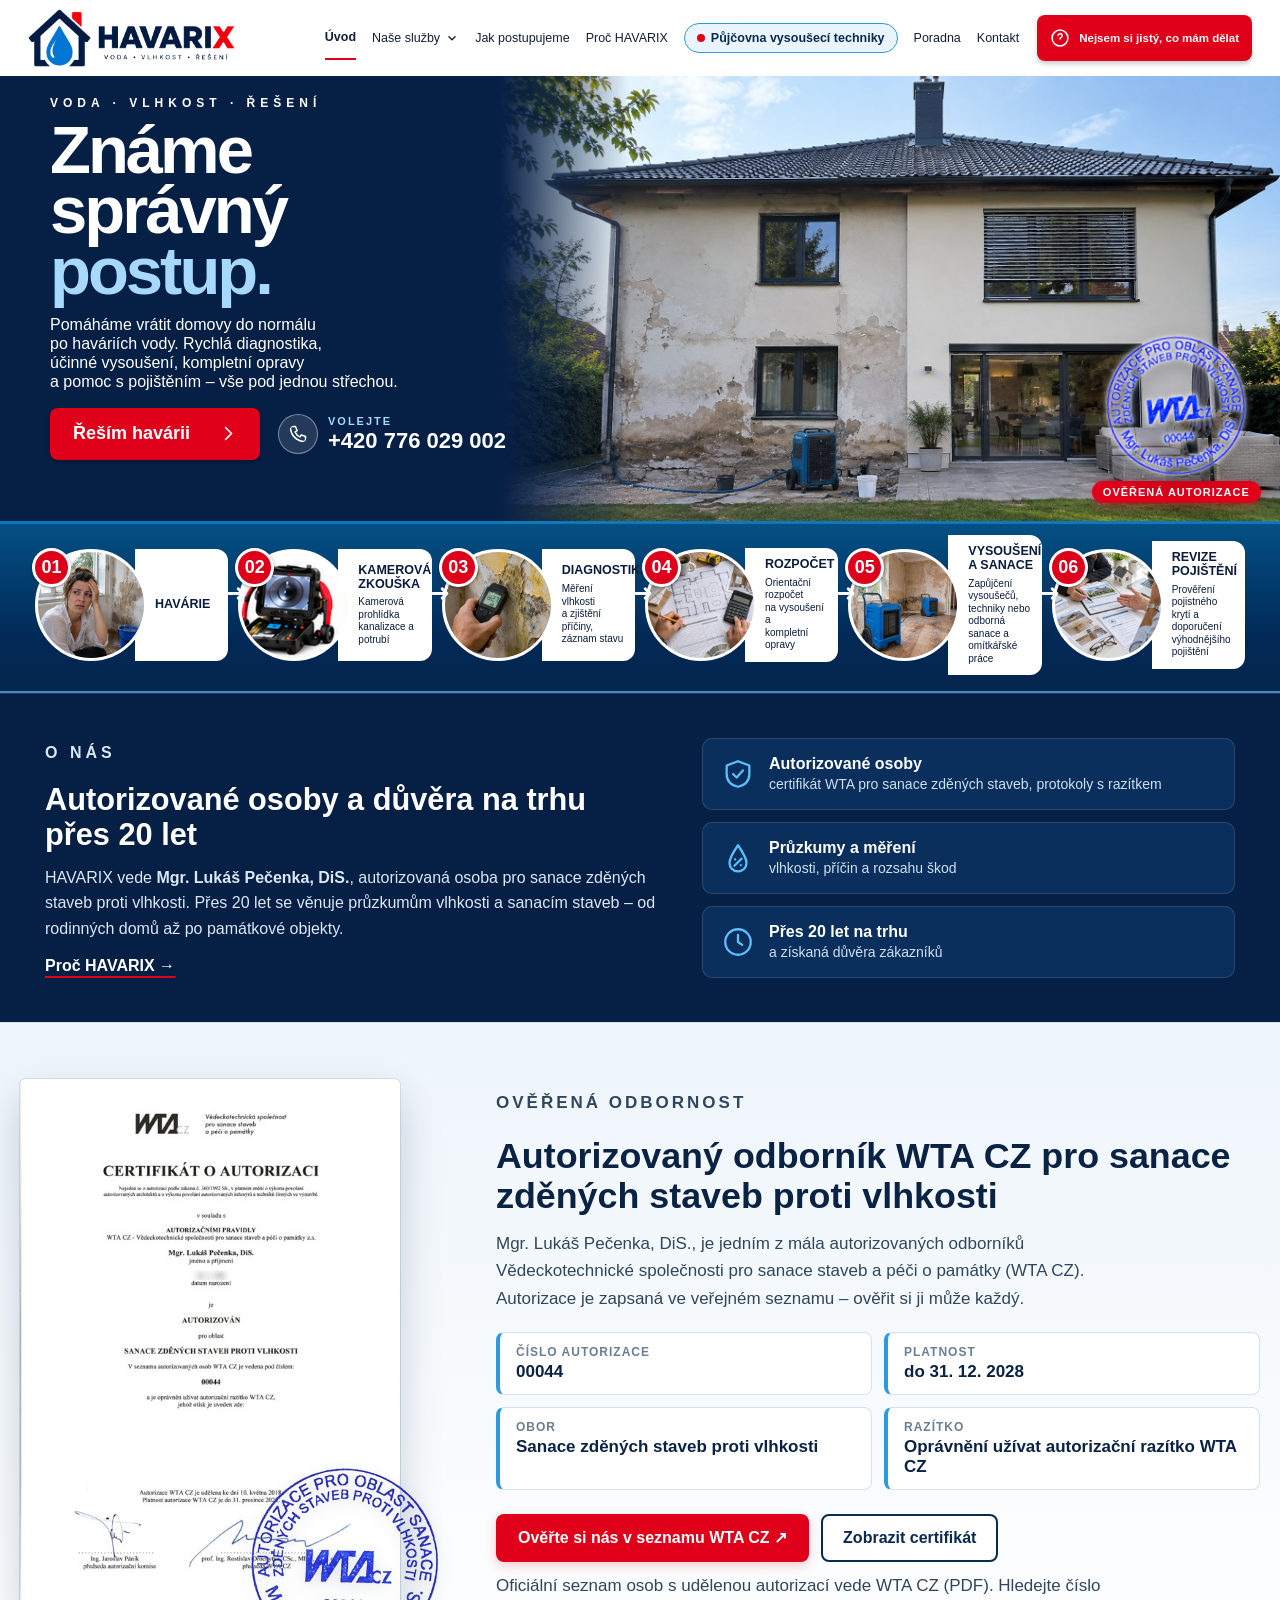
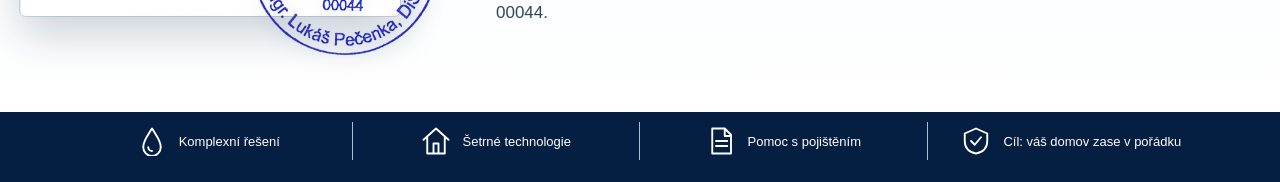
==== commit f699f0ac: "Certifikát a razítko WTA s ověřením, razítko v úvodu, nové fotky (úvod, služby, Proč HAVARIX, Poradn" ====
--- a/index.html
+++ b/index.html
@@ -5,7 +5,7 @@
  <link rel="icon" type="image/png" sizes="48x48" href="assets/favicon-48.png"><link rel="icon" type="image/png" sizes="512x512" href="assets/favicon-512.png"><link rel="apple-touch-icon" href="assets/apple-touch-icon.png"><meta name="theme-color" content="#06264a">
  <title>HAVARIX — Voda · Vlhkost · Řešení</title>
  <meta name="description" content="Pomáháme vrátit domovy do normálu po haváriích vody. Diagnostika, vysoušení, opravy i pomoc s pojištěním.">
- <link rel="stylesheet" href="styles.css?v=202611251229">
+ <link rel="stylesheet" href="styles.css?v=202611262022">
 </head>
 <body>
  <header class="site-header" id="uvod">
@@ -19,8 +19,9 @@
  </header>
  <main>
   <section id="hero" aria-labelledby="hero-heading">
-   <img class="hero-picture hero-day" src="assets/img/hero_house_den.jpg" width="1752" height="897" alt="Řez rodinným domem: vlevo škody po vodě a vysoušení, vpravo obnovené obytné prostory">
+   <img class="hero-picture hero-day hero-fasada" src="assets/img/hero_uvod_fasada.jpg" width="1672" height="941" alt="Fasáda rodinného domu – vlevo poškozená vlhkostí s vysoušečem, vpravo opravená">
    <div class="hero-shade"></div>
+   <a class="hero-stamp" href="#overeni" aria-label="Autorizace WTA CZ č. 00044 – zobrazit ověření"><img src="assets/autorizace/razitko-wta-00044.webp" width="620" height="620" alt="Autorizační razítko WTA CZ č. 00044 – Mgr. Lukáš Pečenka, DiS."><span>Ověřená autorizace</span></a>
    <div class="hero-content"><p class="eyebrow">VODA · VLHKOST · ŘEŠENÍ</p><h1 id="hero-heading">Známe<br>správný<br><span>postup.</span></h1><p class="hero-description">Pomáháme vrátit domovy do normálu<br>po haváriích vody. Rychlá diagnostika,<br>účinné vysoušení, kompletní opravy<br>a pomoc s pojištěním – vše pod jednou střechou.</p><div class="hero-actions"><a class="hero-cta" href="page.html?view=resim">Řeším havárii <svg viewBox="0 0 24 24" aria-hidden="true"><path d="m9 4 8 8-8 8"/></svg></a><a class="hero-phone" href="tel:+420776029002"><svg viewBox="0 0 24 24" aria-hidden="true"><path d="M5 3h4l2 5-2.5 1.5a11 11 0 0 0 6 6L16 13l5 2v4a2 2 0 0 1-2 2A17 17 0 0 1 3 5a2 2 0 0 1 2-2Z"/></svg><span><small>Volejte</small>+420 776 029 002</span></a></div></div>
   </section>
   <section id="process" aria-label="Náš postup v pěti krocích"><div class="steps">
@@ -41,6 +42,15 @@
     </ul>
    </div>
   </section>
+  <section class="trust-band" id="overeni" aria-label="Ověřená odbornost">
+   <div class="trust">
+    <div class="trust-media"><a class="trust-cert" href="assets/autorizace/certifikat-wta-00044.jpg" data-lightbox aria-label="Zobrazit certifikát o autorizaci v plné velikosti"><img src="assets/autorizace/certifikat-wta-00044-nahled.jpg" width="520" height="735" alt="Certifikát o autorizaci WTA CZ č. 00044 – Mgr. Lukáš Pečenka, DiS." loading="lazy"><span class="trust-zoom">Zobrazit certifikát</span></a><img class="trust-stamp" src="assets/autorizace/razitko-wta-00044.webp" width="620" height="620" alt="Autorizační razítko WTA CZ č. 00044" loading="lazy"></div>
+    <div class="trust-text"><p class="trust-kicker">Ověřená odbornost</p><h2>Autorizovaný odborník WTA CZ pro sanace zděných staveb proti vlhkosti</h2><p>Mgr. Lukáš Pečenka, DiS., je jedním z mála autorizovaných odborníků Vědeckotechnické společnosti pro sanace staveb a péči o památky (WTA CZ). Autorizace je zapsaná ve veřejném seznamu – ověřit si ji může každý.</p>
+     <dl class="trust-facts"><div><dt>Číslo autorizace</dt><dd>00044</dd></div><div><dt>Platnost</dt><dd>do 31. 12. 2028</dd></div><div><dt>Obor</dt><dd>Sanace zděných staveb proti vlhkosti</dd></div><div><dt>Razítko</dt><dd>Oprávnění užívat autorizační razítko WTA CZ</dd></div></dl>
+     <div class="trust-actions"><a class="trust-verify" href="https://www.wta-international.org/fileadmin/user_upload/WTA-CZ/Z_2026_05_28_Seznam_osob_s_udelenou_autorizaci_pro_ZDIVO_28.5.2026.pdf" target="_blank" rel="noopener">Ověřte si nás v seznamu WTA CZ ↗</a><a class="trust-show" href="assets/autorizace/certifikat-wta-00044.jpg" data-lightbox>Zobrazit certifikát</a></div>
+     <p class="trust-note">Oficiální seznam osob s udělenou autorizací vede WTA CZ (PDF). Hledejte číslo 00044.</p></div>
+   </div>
+  </section>
  </main>
  <footer class="site-footer" id="vyhody"><div class="benefits">
   <div class="benefit"><svg viewBox="0 0 24 24" aria-hidden="true"><path d="M12 2C7 10 5 13 5 17a7 7 0 0 0 14 0c0-4-2-7-7-15Z"/><path d="M9 17a3 3 0 0 0 3 3"/></svg><span>Komplexní řešení</span></div>
@@ -49,5 +59,5 @@
   <div class="benefit"><svg viewBox="0 0 24 24" aria-hidden="true"><path d="m12 2 9 4v6c0 6-4 9-9 10-5-1-9-4-9-10V6zM8 12l3 3 5-6"/></svg><span>Cíl: váš domov zase v pořádku</span></div>
  </div></footer>
  <dialog id="info-dialog"><form method="dialog"><button class="dialog-close" aria-label="Zavřít">×</button><h2 id="dialog-title">Kontakt</h2><p>Pomůžeme vám zorientovat se v dalším postupu po havárii vody.</p><p class="dialog-note">Kontaktní údaje nejsou na dodané předloze uvedeny. Pro ostrý web je potřeba je doplnit.</p><button class="dialog-done" value="cancel">Rozumím</button></form></dialog>
- <script src="script.js?v=202611251229"></script>
+ <script src="script.js?v=202611262022"></script>
 </body></html>
--- a/styles.css
+++ b/styles.css
@@ -109,3 +109,89 @@
 /* šest kroků v řadě – šipky mezi všemi, bez oddělené položky */
 .step:nth-last-child(2):after{content:'➜'}
 .step-photo-kamera{object-fit:cover;background:#fff}
+/* ===== Ověřená odbornost: certifikát + razítko + ověření ===== */
+.trust-band{background:linear-gradient(180deg,#eef5fb,#ffffff);color:#0a2244;padding:56px max(20px,calc((100% - 1260px)/2))}
+.page-section+.trust-band,.trust-band{border-top:1px solid #d5e2ec}
+.trust{display:grid;grid-template-columns:420px 1fr;gap:56px;align-items:center;max-width:1260px;margin:0 auto}
+.trust-media{position:relative;padding:0 40px 40px 0}
+.trust-cert{display:block;position:relative;background:#fff;border-radius:6px;box-shadow:0 18px 44px #0a224433,0 0 0 1px #d5e2ec;transform:rotate(-2deg);transition:transform .25s}
+.trust-cert:hover{transform:rotate(0) scale(1.02)}
+.trust-cert img{display:block;width:100%;height:auto;border-radius:6px}
+.trust-zoom{position:absolute;left:50%;bottom:16px;transform:translateX(-50%);background:#0a2a52;color:#fff;font-size:13px;font-weight:700;padding:7px 14px;border-radius:999px;white-space:nowrap;opacity:0;transition:opacity .2s}
+.trust-cert:hover .trust-zoom,.trust-cert:focus-visible .trust-zoom{opacity:1}
+.trust-stamp{position:absolute;right:0;bottom:0;width:190px;height:190px;transform:rotate(-10deg);filter:drop-shadow(0 4px 8px #0a224422);pointer-events:none}
+.trust-kicker{margin:0 0 10px;font-size:13px;font-weight:900;letter-spacing:3px;text-transform:uppercase;color:#e00019}
+.trust-text h2{margin:0 0 14px;font-size:clamp(26px,2.8vw,38px);line-height:1.12;color:#0a2244}
+.trust-text>p{margin:0 0 20px;font-size:17px;line-height:1.6;color:#2f465d;max-width:640px}
+.trust-facts{margin:0 0 24px;display:grid;grid-template-columns:repeat(2,minmax(0,1fr));gap:12px}
+.trust-facts div{background:#fff;border:1px solid #d5e2ec;border-left:4px solid #2b9be0;border-radius:8px;padding:12px 16px}
+.trust-facts dt{font-size:12px;font-weight:800;letter-spacing:1px;text-transform:uppercase;color:#6a7f93;margin-bottom:3px}
+.trust-facts dd{margin:0;font-size:17px;font-weight:800;color:#0a2244}
+.trust-actions{display:flex;flex-wrap:wrap;gap:12px;margin-bottom:10px}
+.trust-verify{display:inline-flex;align-items:center;gap:8px;background:#e00019;color:#fff;text-decoration:none;font-weight:800;padding:14px 22px;border-radius:8px;box-shadow:0 4px 12px #e0001933}
+.trust-verify:hover{background:#bb0015}
+.trust-show{display:inline-flex;align-items:center;background:#fff;color:#0a2a52;text-decoration:none;font-weight:800;padding:13px 20px;border-radius:8px;border:2px solid #0a2a52}
+.trust-show:hover{background:#0a2a52;color:#fff}
+.trust-note{margin:0;font-size:13px;color:#6a7f93}
+.lightbox{border:0;padding:0;background:transparent;max-width:min(92vw,820px);max-height:94vh}
+.lightbox::backdrop{background:#001a36e6}
+.lightbox img{display:block;max-width:100%;max-height:90vh;border-radius:6px;box-shadow:0 20px 60px #0008}
+.lightbox-close{position:fixed;top:14px;right:18px;width:46px;height:46px;border-radius:50%;border:0;background:#fff;color:#0a2244;font-size:30px;line-height:1;cursor:pointer}
+@media(max-width:900px){.trust{grid-template-columns:1fr;gap:30px}.trust-media{max-width:360px;margin:0 auto;padding:0 30px 30px 0}.trust-stamp{width:140px;height:140px}.trust-facts{grid-template-columns:1fr}}
+/* certifikát a razítko rovně (bez natočení) */
+.trust-cert{transform:none}
+.trust-cert:hover{transform:scale(1.02)}
+.trust-stamp{transform:none}
+/* úvod: fasáda (vlevo poškozená, vpravo opravená) – celý dům vidět vpravo od textu */
+.hero-picture.hero-fasada{width:70%!important;object-position:50% 32%!important}
+section#hero:has(.hero-fasada) .hero-shade{background:linear-gradient(90deg,#061f45 0%,#061f45 29%,#061f45cc 33%,#061f4555 38%,#061f4500 44%)!important}
+@media(max-width:900px){.hero-picture.hero-fasada{width:100%!important;object-position:48% 40%!important}section#hero:has(.hero-fasada) .hero-shade{background:linear-gradient(90deg,#061f45f0 0%,#061f45cc 50%,#061f4566 100%)!important}}
+/* razítko autorizace v úvodní fotce */
+.hero-stamp{position:absolute;right:4%;bottom:7%;z-index:2;display:flex;flex-direction:column;align-items:center;gap:6px;text-decoration:none}
+.hero-stamp img{width:172px;height:172px;border-radius:50%;background:radial-gradient(circle,#ffffffe6 0%,#ffffffcc 58%,#ffffff00 71%);transform:rotate(-8deg);filter:drop-shadow(0 6px 14px #00000040);transition:transform .25s}
+.hero-stamp span{background:#0a2a52;color:#fff;font-size:12px;font-weight:800;letter-spacing:1px;text-transform:uppercase;padding:5px 12px;border-radius:999px;box-shadow:0 4px 10px #0004}
+.hero-stamp:hover img{transform:rotate(0) scale(1.05)}
+@media(min-width:1600px){.hero-stamp img{width:150px;height:150px}}
+@media(max-width:900px){.hero-stamp{right:14px;bottom:14px}.hero-stamp img{width:104px;height:104px}.hero-stamp span{font-size:10px;padding:4px 9px}}
+/* razítko průhledné – bez bílého podkladu, jako otisk na fotce */
+.hero-stamp img{background:none!important;filter:drop-shadow(0 0 1px #ffffff99)!important;opacity:.92}
+/* razítko výraznější + červený štítek */
+.hero-stamp img{width:196px!important;height:196px!important;opacity:1!important;filter:saturate(1.6) contrast(1.25) drop-shadow(0 0 1.5px #fff) drop-shadow(0 0 3px #ffffffcc) drop-shadow(0 6px 12px #00000055)!important}
+.hero-stamp span{background:#e00019!important;font-size:13px;padding:6px 14px;box-shadow:0 4px 12px #e0001955}
+@media(min-width:1600px){.hero-stamp img{width:170px!important;height:170px!important}}
+@media(max-width:900px){.hero-stamp img{width:118px!important;height:118px!important}.hero-stamp span{font-size:10px;padding:4px 10px}}
+/* úvodní fotka fasády celá (bez ořezu) na běžném počítači */
+@media(min-width:1251px){
+ .hero-picture.hero-fasada{width:auto!important;height:100%!important;left:auto!important;right:0;object-fit:contain!important;object-position:right center!important}
+ section#hero:has(.hero-fasada) .hero-shade{background:linear-gradient(90deg,#061f45 0%,#061f45 calc(100% - 445px*1.777 + 10px),#061f45cc calc(100% - 445px*1.777 + 40px),#061f4500 calc(100% - 445px*1.777 + 140px))!important}
+ .hero-stamp{right:2.5%}
+}
+@media(min-width:1251px){.hero-stamp{right:1.5%;bottom:4%}.hero-stamp img{width:140px!important;height:140px!important}.hero-stamp span{font-size:11px;padding:5px 11px}}
+/* střední notebooky 1181–1400 px: užší menu, text úvodu odsazený od okraje */
+@media(max-width:1400px){
+ .header-inner{padding:0 28px}
+ .desktop-nav{gap:16px}
+ .desktop-nav a,.nav-text{font-size:12.5px}
+ .desktop-nav a[data-view="pujcovna"]{padding:8px 12px}
+ .top-cta{padding:0 13px;font-size:11.5px}
+ .hero-content{padding-left:40px}
+}
+/* jednotná velikost na širokých monitorech: úvod i podstránky zvětšené stejně (1.28) */
+@media(min-width:1600px){
+ body.inner-page{zoom:1.28!important}
+ .header-inner{padding:0 28px}
+ .desktop-nav{gap:16px}
+ .desktop-nav a,.nav-text{font-size:12.5px}
+ .desktop-nav a[data-view="pujcovna"]{padding:8px 12px}
+ .top-cta{padding:0 13px;font-size:11.5px}
+}
+/* podstránky na širokém monitoru: obsah v normální velikosti, hlavička stejná jako na úvodu */
+@media(min-width:1600px){
+ body.inner-page{zoom:1!important}
+ body.inner-page .site-header{zoom:1.28}
+}
+/* podstránky na širokém monitoru: obsah o 15 % větší (vyplní šířku), hlavička stejná jako na úvodu (1.15 × 1.113 ≈ 1.28) */
+@media(min-width:1600px){
+ body.inner-page{zoom:1.15!important}
+ body.inner-page .site-header{zoom:1.113}
+}
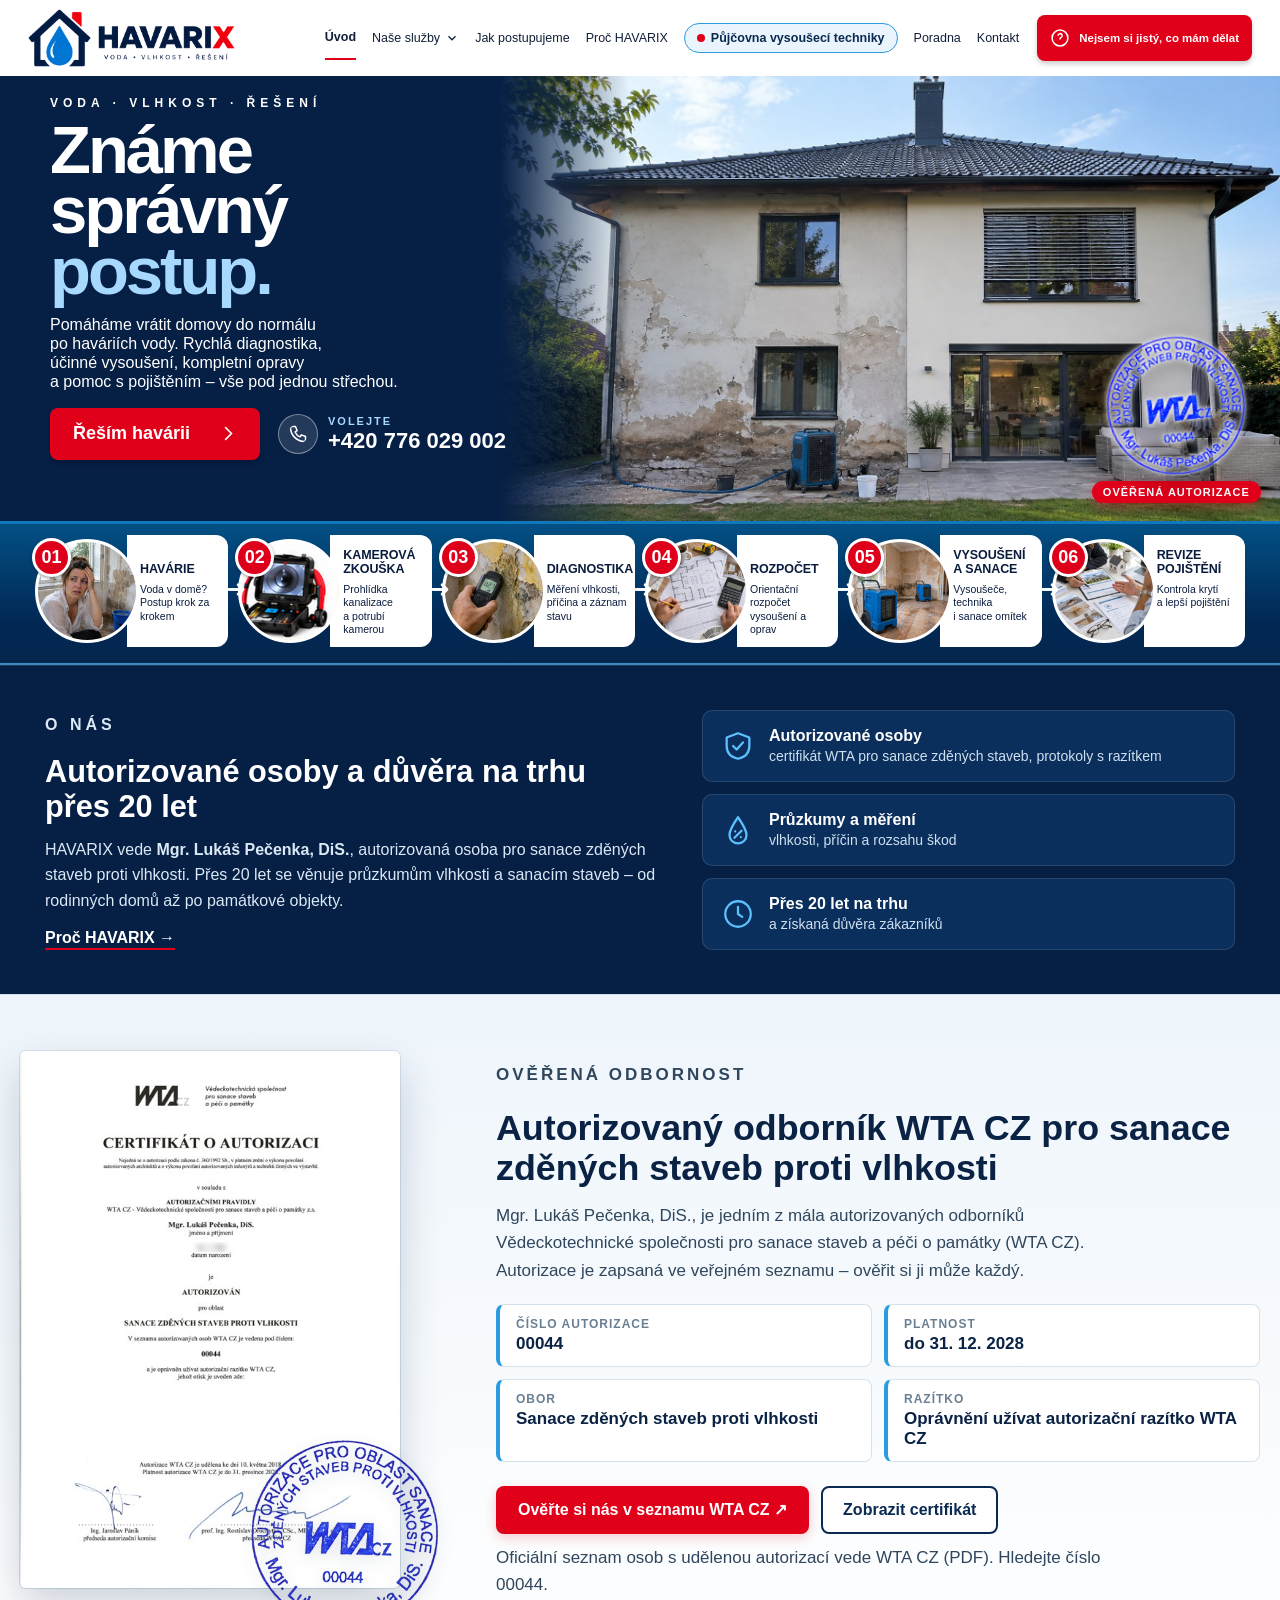
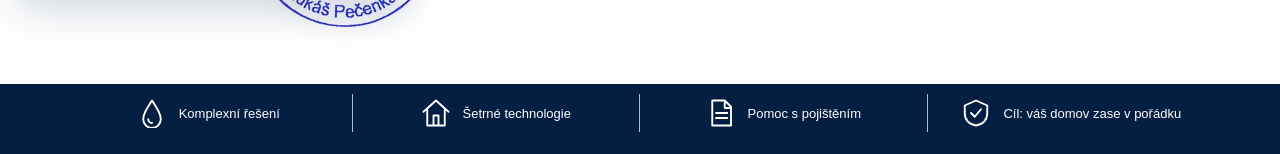
==== commit d544d2c5: "Úvod: sjednocené karty šesti kroků (výška, nadpisy, texty) Co-Authored-By: Claude Opus 5.5 <noreply@" ====
--- a/index.html
+++ b/index.html
@@ -5,7 +5,7 @@
  <link rel="icon" type="image/png" sizes="48x48" href="assets/favicon-48.png"><link rel="icon" type="image/png" sizes="512x512" href="assets/favicon-512.png"><link rel="apple-touch-icon" href="assets/apple-touch-icon.png"><meta name="theme-color" content="#06264a">
  <title>HAVARIX — Voda · Vlhkost · Řešení</title>
  <meta name="description" content="Pomáháme vrátit domovy do normálu po haváriích vody. Diagnostika, vysoušení, opravy i pomoc s pojištěním.">
- <link rel="stylesheet" href="styles.css?v=202611262022">
+ <link rel="stylesheet" href="styles.css?v=202611262148">
 </head>
 <body>
  <header class="site-header" id="uvod">
@@ -25,12 +25,12 @@
    <div class="hero-content"><p class="eyebrow">VODA · VLHKOST · ŘEŠENÍ</p><h1 id="hero-heading">Známe<br>správný<br><span>postup.</span></h1><p class="hero-description">Pomáháme vrátit domovy do normálu<br>po haváriích vody. Rychlá diagnostika,<br>účinné vysoušení, kompletní opravy<br>a pomoc s pojištěním – vše pod jednou střechou.</p><div class="hero-actions"><a class="hero-cta" href="page.html?view=resim">Řeším havárii <svg viewBox="0 0 24 24" aria-hidden="true"><path d="m9 4 8 8-8 8"/></svg></a><a class="hero-phone" href="tel:+420776029002"><svg viewBox="0 0 24 24" aria-hidden="true"><path d="M5 3h4l2 5-2.5 1.5a11 11 0 0 0 6 6L16 13l5 2v4a2 2 0 0 1-2 2A17 17 0 0 1 3 5a2 2 0 0 1 2-2Z"/></svg><span><small>Volejte</small>+420 776 029 002</span></a></div></div>
   </section>
   <section id="process" aria-label="Náš postup v pěti krocích"><div class="steps">
-   <a class="step" href="page.html?view=havarie"><div class="step-photo-wrap"><img class="step-photo-1" src="assets/img/step_havarie.jpg" width="1024" height="1024" alt="Žena řeší havárii vody" loading="lazy"><span class="step-number">01</span></div><div class="step-copy"><h2>HAVÁRIE</h2></div></a>
-   <a class="step" href="page.html?view=kamera"><div class="step-photo-wrap"><img class="step-photo-kamera" src="assets/img/step_kamera.jpg" width="480" height="480" alt="Inspekční kamera do kanalizace" loading="lazy"><span class="step-number">02</span></div><div class="step-copy"><h2>KAMEROVÁ<br>ZKOUŠKA</h2><p>Kamerová prohlídka<br>kanalizace a potrubí</p></div></a>
-   <a class="step" href="page.html?view=diagnostika"><div class="step-photo-wrap"><img class="step-photo-2" src="assets/img/step_dokumentace.jpg" width="1024" height="1024" alt="Měření vlhkosti přístrojem" loading="lazy"><span class="step-number">03</span></div><div class="step-copy"><h2>DIAGNOSTIKA</h2><p>Měření vlhkosti<br>a zjištění příčiny,<br>záznam stavu</p></div></a>
-   <a class="step" href="page.html?view=rozpocet"><div class="step-photo-wrap"><img class="step-photo-3" src="assets/img/step_rozpocet.jpg" width="1024" height="1024" alt="Výpočet rozpočtu opravy" loading="lazy"><span class="step-number">04</span></div><div class="step-copy"><h2>ROZPOČET</h2><p>Orientační rozpočet<br>na vysoušení a<br>kompletní opravy</p></div></a>
-   <a class="step" href="page.html?view=vysouseni"><div class="step-photo-wrap"><img class="step-photo-4" src="assets/img/step_vysouseni.jpg" width="1024" height="1024" alt="Profesionální vysoušecí stroje" loading="lazy"><span class="step-number">05</span></div><div class="step-copy"><h2>VYSOUŠENÍ<br>A SANACE</h2><p>Zapůjčení vysoušečů,<br>techniky nebo odborná<br>sanace a omítkářské práce</p></div></a>
-   <a class="step" href="page.html?view=pojisteni"><div class="step-photo-wrap"><img class="step-photo-5" src="assets/img/step_pojisteni.jpg" width="1024" height="1024" alt="Kontrola dokumentů pro pojišťovnu" loading="lazy"><span class="step-number">06</span></div><div class="step-copy"><h2>REVIZE<br>POJIŠTĚNÍ</h2><p>Prověření pojistného<br>krytí a doporučení<br>výhodnějšího pojištění</p></div></a>
+   <a class="step" href="page.html?view=havarie"><div class="step-photo-wrap"><img class="step-photo-1" src="assets/img/step_havarie.jpg" width="1024" height="1024" alt="Žena řeší havárii vody" loading="lazy"><span class="step-number">01</span></div><div class="step-copy"><h2>HAVÁRIE</h2><p>Voda v domě?<br>Postup krok za krokem</p></div></a>
+   <a class="step" href="page.html?view=kamera"><div class="step-photo-wrap"><img class="step-photo-kamera" src="assets/img/step_kamera.jpg" width="480" height="480" alt="Inspekční kamera do kanalizace" loading="lazy"><span class="step-number">02</span></div><div class="step-copy"><h2>KAMEROVÁ<br>ZKOUŠKA</h2><p>Prohlídka kanalizace<br>a potrubí kamerou</p></div></a>
+   <a class="step" href="page.html?view=diagnostika"><div class="step-photo-wrap"><img class="step-photo-2" src="assets/img/step_dokumentace.jpg" width="1024" height="1024" alt="Měření vlhkosti přístrojem" loading="lazy"><span class="step-number">03</span></div><div class="step-copy"><h2>DIAGNOSTIKA</h2><p>Měření vlhkosti,<br>příčina a záznam stavu</p></div></a>
+   <a class="step" href="page.html?view=rozpocet"><div class="step-photo-wrap"><img class="step-photo-3" src="assets/img/step_rozpocet.jpg" width="1024" height="1024" alt="Výpočet rozpočtu opravy" loading="lazy"><span class="step-number">04</span></div><div class="step-copy"><h2>ROZPOČET</h2><p>Orientační rozpočet<br>vysoušení a oprav</p></div></a>
+   <a class="step" href="page.html?view=vysouseni"><div class="step-photo-wrap"><img class="step-photo-4" src="assets/img/step_vysouseni.jpg" width="1024" height="1024" alt="Profesionální vysoušecí stroje" loading="lazy"><span class="step-number">05</span></div><div class="step-copy"><h2>VYSOUŠENÍ<br>A SANACE</h2><p>Vysoušeče, technika<br>i sanace omítek</p></div></a>
+   <a class="step" href="page.html?view=pojisteni"><div class="step-photo-wrap"><img class="step-photo-5" src="assets/img/step_pojisteni.jpg" width="1024" height="1024" alt="Kontrola dokumentů pro pojišťovnu" loading="lazy"><span class="step-number">06</span></div><div class="step-copy"><h2>REVIZE<br>POJIŠTĚNÍ</h2><p>Kontrola krytí<br>a lepší pojištění</p></div></a>
   </div></section>
   <section id="o-nas" class="about" aria-labelledby="about-heading">
    <div class="about-inner">
@@ -59,5 +59,5 @@
   <div class="benefit"><svg viewBox="0 0 24 24" aria-hidden="true"><path d="m12 2 9 4v6c0 6-4 9-9 10-5-1-9-4-9-10V6zM8 12l3 3 5-6"/></svg><span>Cíl: váš domov zase v pořádku</span></div>
  </div></footer>
  <dialog id="info-dialog"><form method="dialog"><button class="dialog-close" aria-label="Zavřít">×</button><h2 id="dialog-title">Kontakt</h2><p>Pomůžeme vám zorientovat se v dalším postupu po havárii vody.</p><p class="dialog-note">Kontaktní údaje nejsou na dodané předloze uvedeny. Pro ostrý web je potřeba je doplnit.</p><button class="dialog-done" value="cancel">Rozumím</button></form></dialog>
- <script src="script.js?v=202611262022"></script>
+ <script src="script.js?v=202611262148"></script>
 </body></html>
--- a/styles.css
+++ b/styles.css
@@ -195,3 +195,15 @@
  body.inner-page{zoom:1.15!important}
  body.inner-page .site-header{zoom:1.113}
 }
+/* šest kroků: stejné karty, nadpisy i texty srovnané na jednu linku */
+@media(min-width:901px){
+ .step-copy{height:112px!important;min-height:0!important;justify-content:flex-start!important;padding:14px 8px 10px 22px!important}
+ .step-copy h2{min-height:2.2em;display:flex;align-items:flex-end;font-size:12.5px!important;line-height:1.1!important;letter-spacing:-.1px}
+ .step-copy p{margin-top:6px!important;font-size:10.5px!important;line-height:1.3!important}
+}
+@media(min-width:1251px){
+ .step-photo-wrap{width:104px!important;height:104px!important}
+ .step:not(:last-child):after{top:40px!important}
+}
+@media(min-width:901px){.step-copy{padding-left:13px!important;padding-right:4px!important}}
+@media(min-width:1600px){.step-copy{padding-left:10px!important;padding-right:2px!important}.step-copy p{font-size:9.6px!important;letter-spacing:-.1px}}
